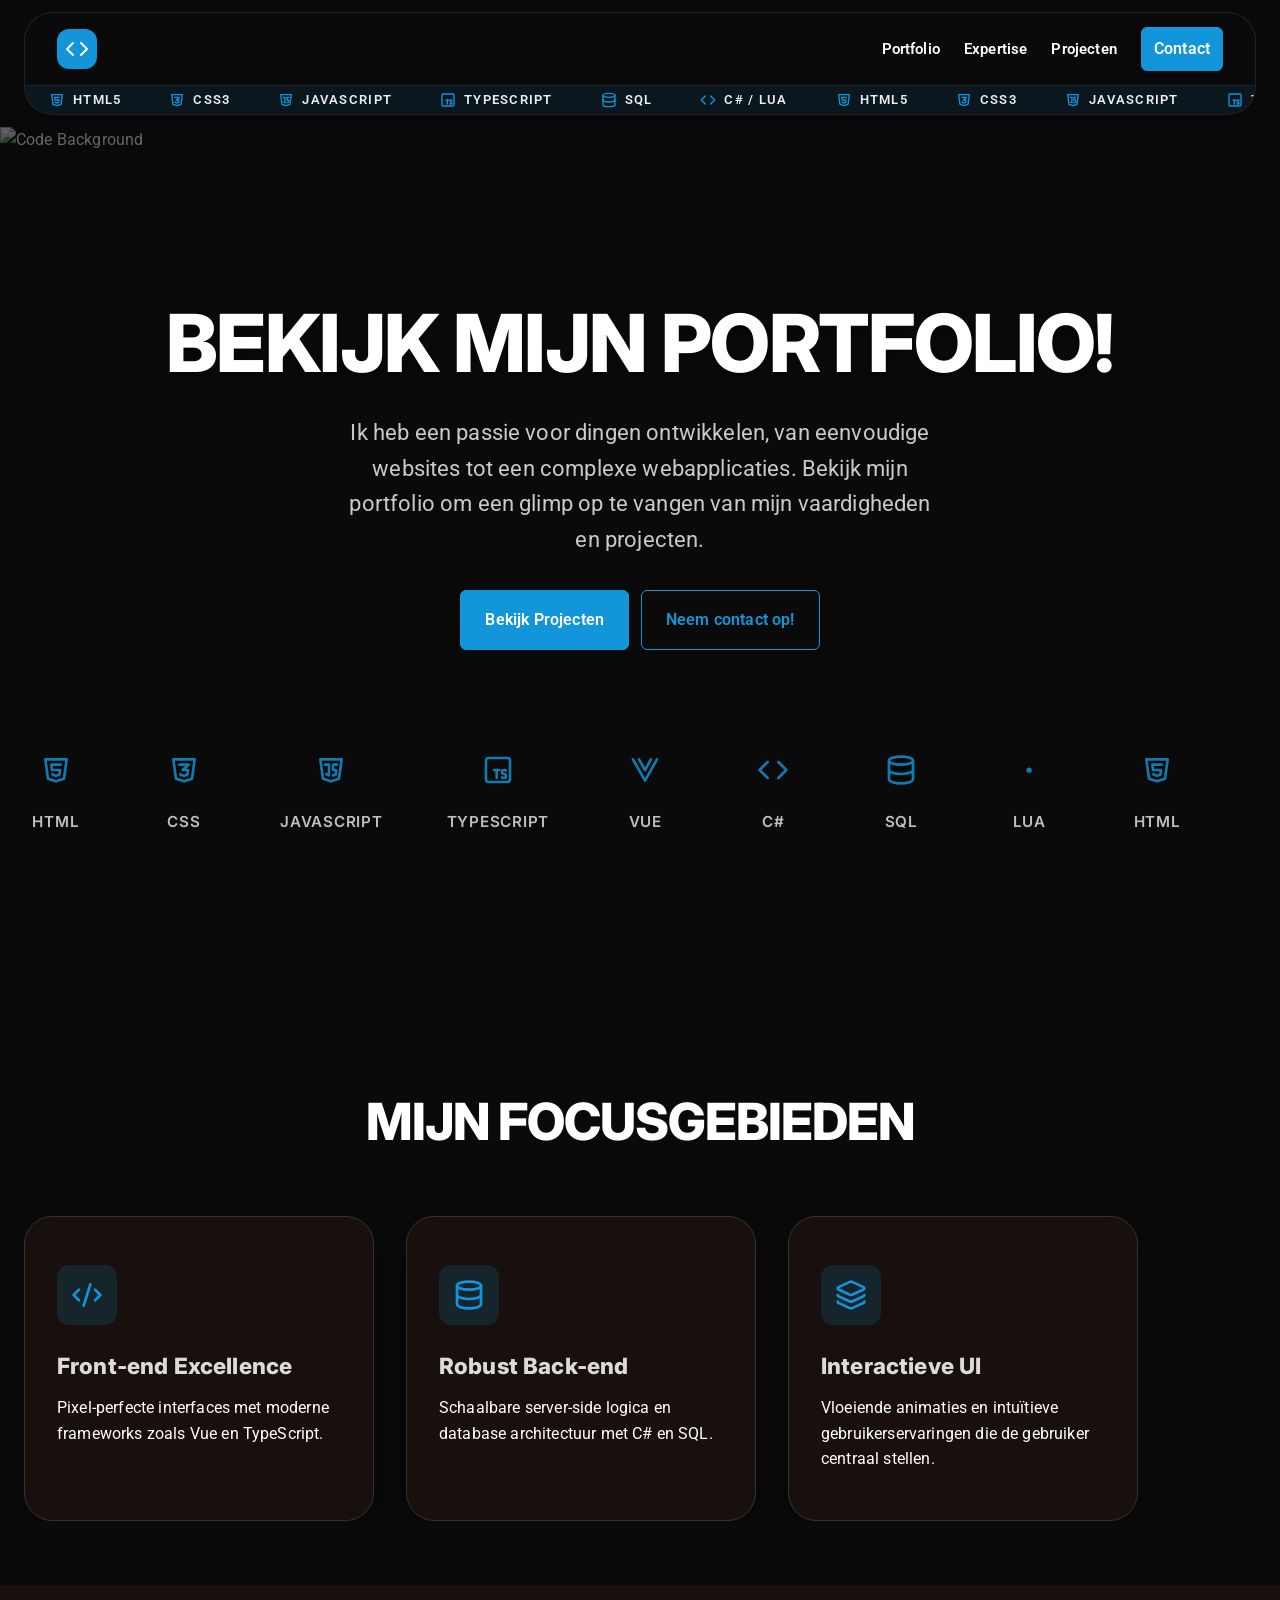
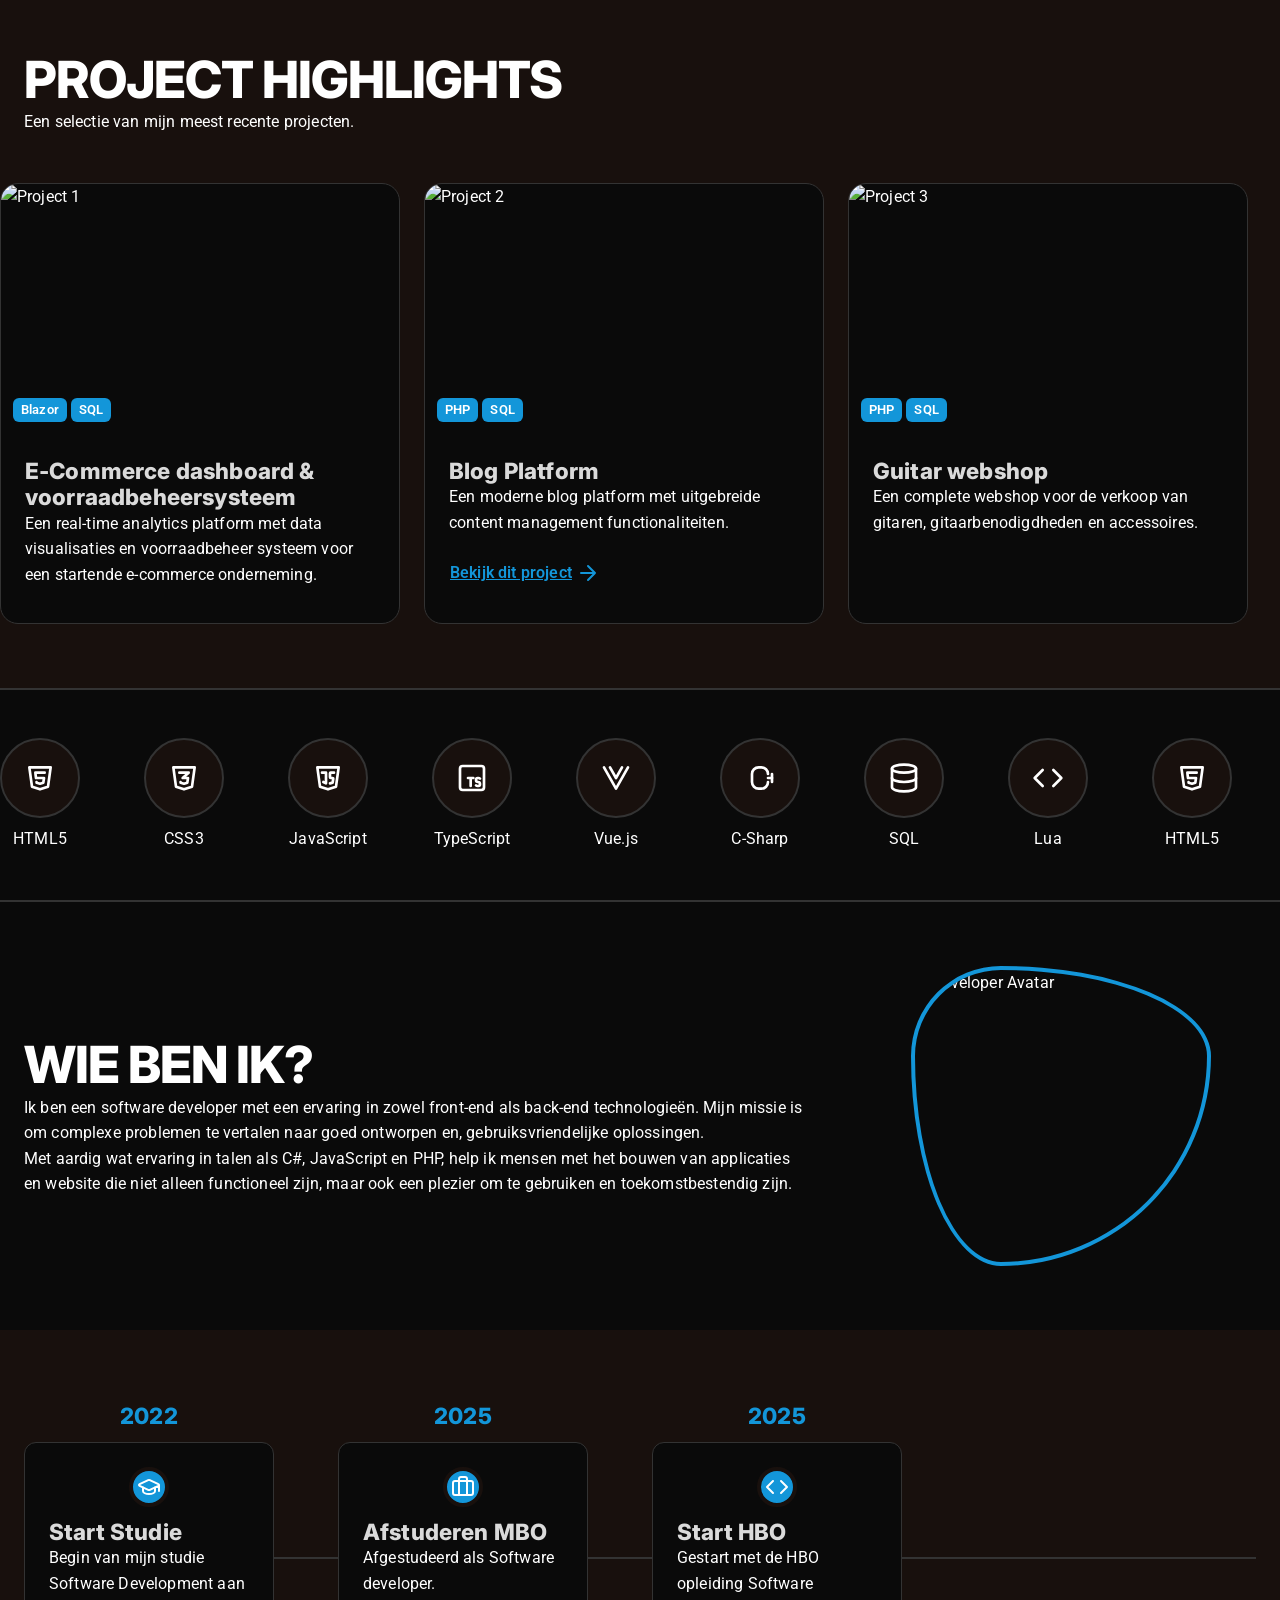
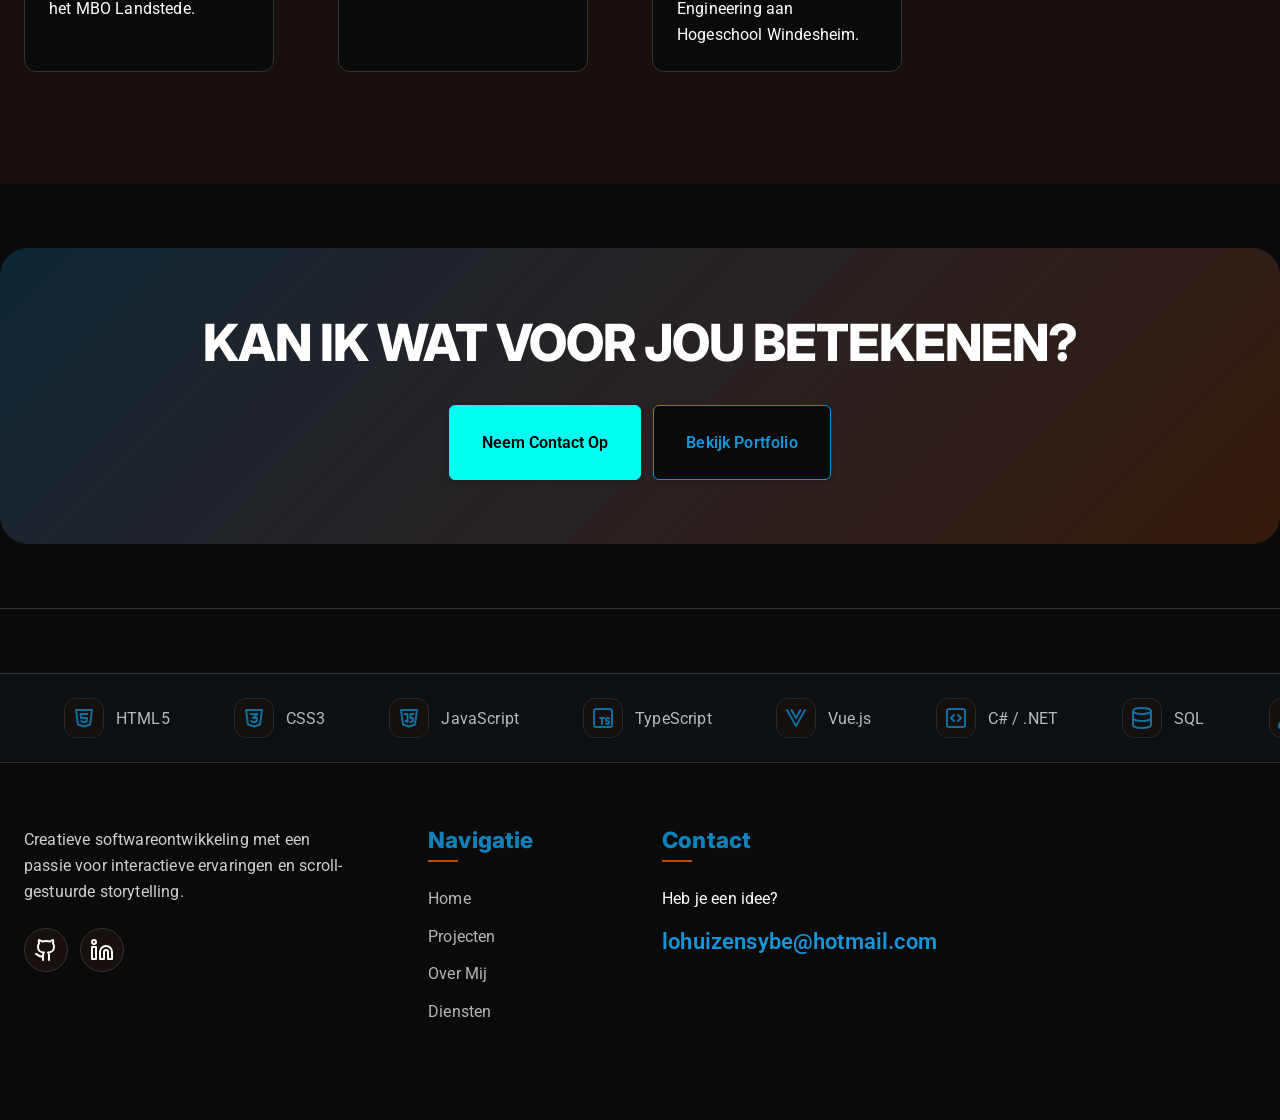
==== index.html @ 1f16c1a8 "first commit" ====
<!DOCTYPE html>
<html lang="en">
  <head>
    <title>Immaterial Dark Eland</title>
    <meta property="og:title" content="Immaterial Dark Eland" />
    <meta name="viewport" content="width=device-width, initial-scale=1.0" />
    <meta charset="utf-8" />
    <meta property="twitter:card" content="summary_large_image" />

    <style data-tag="reset-style-sheet">
      html {  line-height: 1.15;}body {  margin: 0;}* {  box-sizing: border-box;  border-width: 0;  border-style: solid;  -webkit-font-smoothing: antialiased;}p,li,ul,pre,div,h1,h2,h3,h4,h5,h6,figure,blockquote,figcaption {  margin: 0;  padding: 0;}button {  background-color: transparent;}button,input,optgroup,select,textarea {  font-family: inherit;  font-size: 100%;  line-height: 1.15;  margin: 0;}button,select {  text-transform: none;}button,[type="button"],[type="reset"],[type="submit"] {  -webkit-appearance: button;  color: inherit;}button::-moz-focus-inner,[type="button"]::-moz-focus-inner,[type="reset"]::-moz-focus-inner,[type="submit"]::-moz-focus-inner {  border-style: none;  padding: 0;}button:-moz-focus,[type="button"]:-moz-focus,[type="reset"]:-moz-focus,[type="submit"]:-moz-focus {  outline: 1px dotted ButtonText;}a {  color: inherit;  text-decoration: inherit;}pre {  white-space: normal;}input {  padding: 2px 4px;}img {  display: block;}details {  display: block;  margin: 0;  padding: 0;}summary::-webkit-details-marker {  display: none;}[data-thq="accordion"] [data-thq="accordion-content"] {  max-height: 0;  overflow: hidden;  transition: max-height 0.3s ease-in-out;  padding: 0;}[data-thq="accordion"] details[data-thq="accordion-trigger"][open] + [data-thq="accordion-content"] {  max-height: 1000vh;}details[data-thq="accordion-trigger"][open] summary [data-thq="accordion-icon"] {  transform: rotate(180deg);}html { scroll-behavior: smooth  }
    </style>
    <style data-tag="default-style-sheet">
      html {
        font-family: Roboto;
        font-size: 1rem;
      }

      body {
        font-weight: 400;
        font-style:normal;
        text-decoration: undefined;
        text-transform: undefined;
        letter-spacing: 0.01em;
        line-height: 1.6;
        color: var(--color-on-surface);
        background: var(--color-surface);

        fill: var(--color-on-surface);
      }
    </style>
    <link
      rel="stylesheet"
      href="https://unpkg.com/animate.css@4.1.1/animate.css"
    />
    <link
      rel="stylesheet"
      href="https://fonts.googleapis.com/css2?family=Inter:ital,wght@0,100;0,200;0,300;0,400;0,500;0,600;0,700;0,800;0,900;1,100;1,200;1,300;1,400;1,500;1,600;1,700;1,800;1,900&amp;display=swap"
      data-tag="font"
    />
    <link
      rel="stylesheet"
      href="https://fonts.googleapis.com/css2?family=STIX+Two+Text:ital,wght@0,400;0,500;0,600;0,700;1,400;1,500;1,600;1,700&amp;display=swap"
      data-tag="font"
    />
    <link
      rel="stylesheet"
      href="https://fonts.googleapis.com/css2?family=Noto+Sans:ital,wght@0,100;0,200;0,300;0,400;0,500;0,600;0,700;0,800;0,900;1,100;1,200;1,300;1,400;1,500;1,600;1,700;1,800;1,900&amp;display=swap"
      data-tag="font"
    />
    <link
      rel="stylesheet"
      href="https://fonts.googleapis.com/css2?family=Roboto:ital,wght@0,100;0,200;0,300;0,400;0,500;0,600;0,700;0,800;0,900;1,100;1,200;1,300;1,400;1,500;1,600;1,700;1,800;1,900&amp;display=swap"
      data-tag="font"
    />
  </head>
  <body>
    <link rel="stylesheet" href="./style.css" />
    <div>
      <link href="./index.css" rel="stylesheet" />

      <div class="home-container1">
        <navigation-wrapper class="navigation-wrapper">
          <!--Navigation component-->
          <div class="navigation-container1">
            <div class="navigation-container2">
              <div class="navigation-container3">
                <style>
                  @media (prefers-reduced-motion: reduce) {
                  .navigation-ticker-track {
                    animation: none;
                  }
                  .navigation-mobile-overlay {
                    transition: none;
                  }
                  }
                </style>
              </div>
            </div>
            <nav class="navigation-outer-wrapper">
              <div class="navigation-container">
                <div class="navigation-content-inner">
                  <a href="index.html">
                    <div class="navigation-logo-link">
                      <div class="navigation-logo-icon">
                        <svg
                          xmlns="http://www.w3.org/2000/svg"
                          width="24"
                          height="24"
                          viewBox="0 0 24 24"
                        >
                          <path
                            fill="none"
                            stroke="currentColor"
                            stroke-linecap="round"
                            stroke-linejoin="round"
                            stroke-width="2"
                            d="m16 18l6-6l-6-6M8 6l-6 6l6 6"
                          ></path>
                        </svg>
                      </div>
                    </div>
                  </a>
                  <div class="navigation-links-desktop">
                    <a href="index.html#portfolio">
                      <div class="navigation-nav-link">
                        <span>Portfolio</span>
                      </div>
                    </a>
                    <a href="index.html#expertise">
                      <div class="navigation-nav-link">
                        <span>Expertise</span>
                      </div>
                    </a>
                    <a href="index.html#projecten">
                      <div class="navigation-nav-link">
                        <span>Projecten</span>
                      </div>
                    </a>
                    <a href="index.html#contact">
                      <div class="btn btn-primary btn-sm">
                        <span>Contact</span>
                      </div>
                    </a>
                  </div>
                  <button
                    id="navToggle"
                    aria-label="Menu openen"
                    aria-expanded="false"
                    class="navigation-mobile-toggle"
                  >
                    <svg
                      xmlns="http://www.w3.org/2000/svg"
                      width="24"
                      height="24"
                      viewBox="0 0 24 24"
                    >
                      <path
                        fill="none"
                        stroke="currentColor"
                        stroke-linecap="round"
                        stroke-linejoin="round"
                        stroke-width="2"
                        d="M4 6h16M4 12h16M4 18h16"
                      ></path>
                    </svg>
                  </button>
                </div>
                <div class="navigation-ticker-belt">
                  <div class="navigation-ticker-track">
                    <div class="navigation-ticker-item">
                      <svg
                        xmlns="http://www.w3.org/2000/svg"
                        width="24"
                        height="24"
                        viewBox="0 0 24 24"
                      >
                        <g
                          fill="none"
                          stroke="currentColor"
                          stroke-linecap="round"
                          stroke-linejoin="round"
                          stroke-width="2"
                        >
                          <path d="m20 4l-2 14.5l-6 2l-6-2L4 4z"></path>
                          <path
                            d="M15.5 8h-7l.5 4h6l-.5 3.5l-2.5.75l-2.5-.75l-.1-.5"
                          ></path>
                        </g>
                      </svg>
                      <span>HTML5</span>
                    </div>
                    <div class="navigation-ticker-item">
                      <svg
                        xmlns="http://www.w3.org/2000/svg"
                        width="24"
                        height="24"
                        viewBox="0 0 24 24"
                      >
                        <g
                          fill="none"
                          stroke="currentColor"
                          stroke-linecap="round"
                          stroke-linejoin="round"
                          stroke-width="2"
                        >
                          <path d="m20 4l-2 14.5l-6 2l-6-2L4 4z"></path>
                          <path
                            d="M8.5 8h7L11 12h4l-.5 3.5l-2.5.75l-2.5-.75l-.1-.5"
                          ></path>
                        </g>
                      </svg>
                      <span>CSS3</span>
                    </div>
                    <div class="navigation-ticker-item">
                      <svg
                        xmlns="http://www.w3.org/2000/svg"
                        width="24"
                        height="24"
                        viewBox="0 0 24 24"
                      >
                        <g
                          fill="none"
                          stroke="currentColor"
                          stroke-linecap="round"
                          stroke-linejoin="round"
                          stroke-width="2"
                        >
                          <path d="m20 4l-2 14.5l-6 2l-6-2L4 4z"></path>
                          <path
                            d="M7.5 8h3v8l-2-1m8-7H14a.5.5 0 0 0-.5.5v3a.5.5 0 0 0 .5.5h1.423a.5.5 0 0 1 .495.57L15.5 15.5l-2 .5"
                          ></path>
                        </g>
                      </svg>
                      <span>JAVASCRIPT</span>
                    </div>
                    <div class="navigation-ticker-item">
                      <svg
                        xmlns="http://www.w3.org/2000/svg"
                        width="24"
                        height="24"
                        viewBox="0 0 24 24"
                      >
                        <g
                          fill="none"
                          stroke="currentColor"
                          stroke-linecap="round"
                          stroke-linejoin="round"
                          stroke-width="2"
                        >
                          <path
                            d="M15 17.5c.32.32.754.5 1.207.5h.543c.69 0 1.25-.56 1.25-1.25v-.25a1.5 1.5 0 0 0-1.5-1.5a1.5 1.5 0 0 1-1.5-1.5v-.25c0-.69.56-1.25 1.25-1.25h.543c.453 0 .887.18 1.207.5M9 12h4m-2 0v6"
                          ></path>
                          <path
                            d="M21 19V5a2 2 0 0 0-2-2H5a2 2 0 0 0-2 2v14a2 2 0 0 0 2 2h14a2 2 0 0 0 2-2"
                          ></path>
                        </g>
                      </svg>
                      <span>TYPESCRIPT</span>
                    </div>
                    <div class="navigation-ticker-item">
                      <svg
                        xmlns="http://www.w3.org/2000/svg"
                        width="24"
                        height="24"
                        viewBox="0 0 24 24"
                      >
                        <g
                          fill="none"
                          stroke="currentColor"
                          stroke-linecap="round"
                          stroke-linejoin="round"
                          stroke-width="2"
                        >
                          <ellipse cx="12" cy="5" rx="9" ry="3"></ellipse>
                          <path d="M3 5v14a9 3 0 0 0 18 0V5"></path>
                          <path d="M3 12a9 3 0 0 0 18 0"></path>
                        </g>
                      </svg>
                      <span>SQL</span>
                    </div>
                    <div class="navigation-ticker-item">
                      <svg
                        xmlns="http://www.w3.org/2000/svg"
                        width="24"
                        height="24"
                        viewBox="0 0 24 24"
                      >
                        <path
                          fill="none"
                          stroke="currentColor"
                          stroke-linecap="round"
                          stroke-linejoin="round"
                          stroke-width="2"
                          d="m16 18l6-6l-6-6M8 6l-6 6l6 6"
                        ></path>
                      </svg>
                      <span>C# / LUA</span>
                    </div>
                    <div aria-hidden="true" class="navigation-ticker-item">
                      <svg
                        xmlns="http://www.w3.org/2000/svg"
                        width="24"
                        height="24"
                        viewBox="0 0 24 24"
                      >
                        <g
                          fill="none"
                          stroke="currentColor"
                          stroke-linecap="round"
                          stroke-linejoin="round"
                          stroke-width="2"
                        >
                          <path d="m20 4l-2 14.5l-6 2l-6-2L4 4z"></path>
                          <path
                            d="M15.5 8h-7l.5 4h6l-.5 3.5l-2.5.75l-2.5-.75l-.1-.5"
                          ></path>
                        </g>
                      </svg>
                      <span>HTML5</span>
                    </div>
                    <div aria-hidden="true" class="navigation-ticker-item">
                      <svg
                        xmlns="http://www.w3.org/2000/svg"
                        width="24"
                        height="24"
                        viewBox="0 0 24 24"
                      >
                        <g
                          fill="none"
                          stroke="currentColor"
                          stroke-linecap="round"
                          stroke-linejoin="round"
                          stroke-width="2"
                        >
                          <path d="m20 4l-2 14.5l-6 2l-6-2L4 4z"></path>
                          <path
                            d="M8.5 8h7L11 12h4l-.5 3.5l-2.5.75l-2.5-.75l-.1-.5"
                          ></path>
                        </g>
                      </svg>
                      <span>CSS3</span>
                    </div>
                    <div aria-hidden="true" class="navigation-ticker-item">
                      <svg
                        xmlns="http://www.w3.org/2000/svg"
                        width="24"
                        height="24"
                        viewBox="0 0 24 24"
                      >
                        <g
                          fill="none"
                          stroke="currentColor"
                          stroke-linecap="round"
                          stroke-linejoin="round"
                          stroke-width="2"
                        >
                          <path d="m20 4l-2 14.5l-6 2l-6-2L4 4z"></path>
                          <path
                            d="M7.5 8h3v8l-2-1m8-7H14a.5.5 0 0 0-.5.5v3a.5.5 0 0 0 .5.5h1.423a.5.5 0 0 1 .495.57L15.5 15.5l-2 .5"
                          ></path>
                        </g>
                      </svg>
                      <span>JAVASCRIPT</span>
                    </div>
                    <div aria-hidden="true" class="navigation-ticker-item">
                      <svg
                        xmlns="http://www.w3.org/2000/svg"
                        width="24"
                        height="24"
                        viewBox="0 0 24 24"
                      >
                        <g
                          fill="none"
                          stroke="currentColor"
                          stroke-linecap="round"
                          stroke-linejoin="round"
                          stroke-width="2"
                        >
                          <path
                            d="M15 17.5c.32.32.754.5 1.207.5h.543c.69 0 1.25-.56 1.25-1.25v-.25a1.5 1.5 0 0 0-1.5-1.5a1.5 1.5 0 0 1-1.5-1.5v-.25c0-.69.56-1.25 1.25-1.25h.543c.453 0 .887.18 1.207.5M9 12h4m-2 0v6"
                          ></path>
                          <path
                            d="M21 19V5a2 2 0 0 0-2-2H5a2 2 0 0 0-2 2v14a2 2 0 0 0 2 2h14a2 2 0 0 0 2-2"
                          ></path>
                        </g>
                      </svg>
                      <span>TYPESCRIPT</span>
                    </div>
                  </div>
                </div>
              </div>
            </nav>
            <div id="mobileOverlay" class="navigation-mobile-overlay">
              <div class="navigation-mobile-header">
                <a href="index.html">
                  <div class="navigation-logo-link">
                    <div class="navigation-logo-icon">
                      <svg
                        xmlns="http://www.w3.org/2000/svg"
                        width="24"
                        height="24"
                        viewBox="0 0 24 24"
                      >
                        <path
                          fill="none"
                          stroke="currentColor"
                          stroke-linecap="round"
                          stroke-linejoin="round"
                          stroke-width="2"
                          d="m16 18l6-6l-6-6M8 6l-6 6l6 6"
                        ></path>
                      </svg>
                    </div>
                  </div>
                </a>
                <button
                  id="navClose"
                  aria-label="Menu sluiten"
                  class="navigation-mobile-close"
                >
                  <svg
                    xmlns="http://www.w3.org/2000/svg"
                    width="24"
                    height="24"
                    viewBox="0 0 24 24"
                  >
                    <g
                      fill="none"
                      stroke="currentColor"
                      stroke-linecap="round"
                      stroke-linejoin="round"
                      stroke-width="2"
                    >
                      <rect width="18" height="18" x="3" y="3" rx="2"></rect>
                      <path d="M3 9h18M9 16l3-3l3 3"></path>
                    </g>
                  </svg>
                </button>
              </div>
              <div class="navigation-mobile-body">
                <div class="navigation-mobile-links">
                  <a href="index.html">
                    <div class="navigation-mobile-link">
                      <span>Portfolio</span>
                    </div>
                  </a>
                  <a href="index.html">
                    <div class="navigation-mobile-link">
                      <span>Expertise</span>
                    </div>
                  </a>
                  <a href="index.html">
                    <div class="navigation-mobile-link">
                      <span>Projecten</span>
                    </div>
                  </a>
                  <a href="index.html">
                    <div class="btn btn-primary btn-lg">
                      <span>Contacteer Mij</span>
                    </div>
                  </a>
                </div>
                <div class="navigation-mobile-footer">
                  <p class="section-content">
                    Laten we samen iets geweldigs bouwen.
                  </p>
                </div>
              </div>
            </div>
            <div class="navigation-container4">
              <div class="navigation-container5">
                <style>
                          @keyframes navigationTickerScroll {0% {transform: translateX(0);}
                  100% {transform: translateX(-50%);}}
                </style>
              </div>
            </div>
            <div class="navigation-container6">
              <div class="navigation-container7">
                <script defer="" data-name="navigation-logic">
                  document.addEventListener('DOMContentLoaded', function() {
                    (function(){
                      const navToggle = document.getElementById("navToggle")
                      const navClose = document.getElementById("navClose")
                      const mobileOverlay = document.getElementById("mobileOverlay")
                      const navLinks = document.querySelectorAll(".navigation-mobile-link")

                      const openMenu = () => {
                        mobileOverlay.classList.add("is-active")
                        navToggle.setAttribute("aria-expanded", "true")
                        document.body.style.overflow = "hidden"
                      }

                      const closeMenu = () => {
                        mobileOverlay.classList.remove("is-active")
                        navToggle.setAttribute("aria-expanded", "false")
                        document.body.style.overflow = ""
                      }

                      navToggle.addEventListener("click", openMenu)
                      navClose.addEventListener("click", closeMenu)

                      navLinks.forEach((link) => {
                        link.addEventListener("click", closeMenu)
                      })

                      let lastScroll = 0
                      const navWrapper = document.querySelector(".navigation-outer-wrapper")

                      window.addEventListener("scroll", () => {
                        const currentScroll = window.pageYOffset

                        if (currentScroll <= 0) {
                          navWrapper.style.transform = "translateY(0)"
                          return
                        }

                        if (currentScroll > lastScroll && currentScroll > 100) {
                          navWrapper.style.transform = "translateY(-100%)"
                        } else {
                          navWrapper.style.transform = "translateY(0)"
                        }

                        lastScroll = currentScroll
                      })
                    })()
                  });
                </script>
              </div>
            </div>
          </div>
        </navigation-wrapper>
        <div class="home-container2">
          <div class="home-container3">
            <style>
              textarea.form-input {
                min-height: 150px;
                resize: vertical;
              }
            </style>
          </div>
        </div>
        <section class="hero-parallax-section">
          <div id="heroBg" class="hero-parallax-bg">
            <img
              src="https://images.pexels.com/photos/5473301/pexels-photo-5473301.jpeg?auto=compress&amp;cs=tinysrgb&amp;h=1800"
              alt="Code Background"
            />
          </div>
          <div class="hero-parallax-overlay"></div>
          <div class="hero-parallax-content">
            <div class="hero-text-wrapper">
              <h1 class="home-hero-title hero-title">
                Bekijk mijn portfolio!
              </h1>
              <p class="home-hero-subtitle hero-subtitle">
                Ik heb een passie voor dingen ontwikkelen, van eenvoudige websites tot een complexe webapplicaties. Bekijk mijn portfolio om een glimp op te vangen van mijn vaardigheden en projecten.
              </p>
              <div class="hero-actions">
                <a href="#projects">
                  <div class="btn btn-primary btn-lg">
                    <span>Bekijk Projecten</span>
                  </div>
                </a>
                <a href="#contact">
                  <div class="btn btn-lg btn-outline">
                    <span>Neem contact op!</span>
                  </div>
                </a>
              </div>
            </div>
            <div class="hero-logo-roulleur">
              <div class="logo-track">
                <div class="logo-item">
                  <div class="logo-circle">
                    <svg
                      xmlns="http://www.w3.org/2000/svg"
                      width="24"
                      height="24"
                      viewBox="0 0 24 24"
                    >
                      <g
                        fill="none"
                        stroke="currentColor"
                        stroke-linecap="round"
                        stroke-linejoin="round"
                        stroke-width="2"
                      >
                        <path d="m20 4l-2 14.5l-6 2l-6-2L4 4z"></path>
                        <path
                          d="M15.5 8h-7l.5 4h6l-.5 3.5l-2.5.75l-2.5-.75l-.1-.5"
                        ></path>
                      </g>
                    </svg>
                  </div>
                  <span class="logo-label">HTML</span>
                </div>
                <div class="logo-item">
                  <div class="logo-circle">
                    <svg
                      xmlns="http://www.w3.org/2000/svg"
                      width="24"
                      height="24"
                      viewBox="0 0 24 24"
                    >
                      <g
                        fill="none"
                        stroke="currentColor"
                        stroke-linecap="round"
                        stroke-linejoin="round"
                        stroke-width="2"
                      >
                        <path d="m20 4l-2 14.5l-6 2l-6-2L4 4z"></path>
                        <path
                          d="M8.5 8h7L11 12h4l-.5 3.5l-2.5.75l-2.5-.75l-.1-.5"
                        ></path>
                      </g>
                    </svg>
                  </div>
                  <span class="logo-label">CSS</span>
                </div>
                <div class="logo-item">
                  <div class="logo-circle">
                    <svg
                      xmlns="http://www.w3.org/2000/svg"
                      width="24"
                      height="24"
                      viewBox="0 0 24 24"
                    >
                      <g
                        fill="none"
                        stroke="currentColor"
                        stroke-linecap="round"
                        stroke-linejoin="round"
                        stroke-width="2"
                      >
                        <path d="m20 4l-2 14.5l-6 2l-6-2L4 4z"></path>
                        <path
                          d="M7.5 8h3v8l-2-1m8-7H14a.5.5 0 0 0-.5.5v3a.5.5 0 0 0 .5.5h1.423a.5.5 0 0 1 .495.57L15.5 15.5l-2 .5"
                        ></path>
                      </g>
                    </svg>
                  </div>
                  <span class="logo-label">JavaScript</span>
                </div>
                <div class="logo-item">
                  <div class="logo-circle">
                    <svg
                      xmlns="http://www.w3.org/2000/svg"
                      width="24"
                      height="24"
                      viewBox="0 0 24 24"
                    >
                      <g
                        fill="none"
                        stroke="currentColor"
                        stroke-linecap="round"
                        stroke-linejoin="round"
                        stroke-width="2"
                      >
                        <path
                          d="M15 17.5c.32.32.754.5 1.207.5h.543c.69 0 1.25-.56 1.25-1.25v-.25a1.5 1.5 0 0 0-1.5-1.5a1.5 1.5 0 0 1-1.5-1.5v-.25c0-.69.56-1.25 1.25-1.25h.543c.453 0 .887.18 1.207.5M9 12h4m-2 0v6"
                        ></path>
                        <path
                          d="M21 19V5a2 2 0 0 0-2-2H5a2 2 0 0 0-2 2v14a2 2 0 0 0 2 2h14a2 2 0 0 0 2-2"
                        ></path>
                      </g>
                    </svg>
                  </div>
                  <span class="logo-label">TypeScript</span>
                </div>
                <div class="logo-item">
                  <div class="logo-circle">
                    <svg
                      xmlns="http://www.w3.org/2000/svg"
                      width="24"
                      height="24"
                      viewBox="0 0 24 24"
                    >
                      <g
                        fill="none"
                        stroke="currentColor"
                        stroke-linecap="round"
                        stroke-linejoin="round"
                        stroke-width="2"
                      >
                        <path d="M16.5 4L12 12L7.5 4"></path>
                        <path d="m3 4l9 16l9-16"></path>
                      </g>
                    </svg>
                  </div>
                  <span class="logo-label">Vue</span>
                </div>
                <div class="logo-item">
                  <div class="logo-circle">
                    <svg
                      xmlns="http://www.w3.org/2000/svg"
                      width="24"
                      height="24"
                      viewBox="0 0 24 24"
                    >
                      <path
                        fill="none"
                        stroke="currentColor"
                        stroke-linecap="round"
                        stroke-linejoin="round"
                        stroke-width="2"
                        d="m16 18l6-6l-6-6M8 6l-6 6l6 6"
                      ></path>
                    </svg>
                  </div>
                  <span class="logo-label">C#</span>
                </div>
                <div class="logo-item">
                  <div class="logo-circle">
                    <svg
                      xmlns="http://www.w3.org/2000/svg"
                      width="24"
                      height="24"
                      viewBox="0 0 24 24"
                    >
                      <g
                        fill="none"
                        stroke="currentColor"
                        stroke-linecap="round"
                        stroke-linejoin="round"
                        stroke-width="2"
                      >
                        <ellipse cx="12" cy="5" rx="9" ry="3"></ellipse>
                        <path d="M3 5v14a9 3 0 0 0 18 0V5"></path>
                        <path d="M3 12a9 3 0 0 0 18 0"></path>
                      </g>
                    </svg>
                  </div>
                  <span class="logo-label">SQL</span>
                </div>
                <div class="logo-item">
                  <div class="logo-circle">
                    <svg
                      xmlns="http://www.w3.org/2000/svg"
                      width="24"
                      height="24"
                      viewBox="0 0 24 24"
                    >
                      <circle
                        cx="12.1"
                        cy="12.1"
                        r="1"
                        fill="none"
                        stroke="currentColor"
                        stroke-linecap="round"
                        stroke-linejoin="round"
                        stroke-width="2"
                      ></circle>
                    </svg>
                  </div>
                  <span class="logo-label">Lua</span>
                </div>
                <div class="logo-item">
                  <div class="logo-circle">
                    <svg
                      xmlns="http://www.w3.org/2000/svg"
                      width="24"
                      height="24"
                      viewBox="0 0 24 24"
                    >
                      <g
                        fill="none"
                        stroke="currentColor"
                        stroke-linecap="round"
                        stroke-linejoin="round"
                        stroke-width="2"
                      >
                        <path d="m20 4l-2 14.5l-6 2l-6-2L4 4z"></path>
                        <path
                          d="M15.5 8h-7l.5 4h6l-.5 3.5l-2.5.75l-2.5-.75l-.1-.5"
                        ></path>
                      </g>
                    </svg>
                  </div>
                  <span class="logo-label">HTML</span>
                </div>
                <div class="logo-item">
                  <div class="logo-circle">
                    <svg
                      xmlns="http://www.w3.org/2000/svg"
                      width="24"
                      height="24"
                      viewBox="0 0 24 24"
                    >
                      <g
                        fill="none"
                        stroke="currentColor"
                        stroke-linecap="round"
                        stroke-linejoin="round"
                        stroke-width="2"
                      >
                        <path d="m20 4l-2 14.5l-6 2l-6-2L4 4z"></path>
                        <path
                          d="M8.5 8h7L11 12h4l-.5 3.5l-2.5.75l-2.5-.75l-.1-.5"
                        ></path>
                      </g>
                    </svg>
                  </div>
                  <span class="logo-label">CSS</span>
                </div>
                <div class="logo-item">
                  <div class="logo-circle">
                    <svg
                      xmlns="http://www.w3.org/2000/svg"
                      width="24"
                      height="24"
                      viewBox="0 0 24 24"
                    >
                      <g
                        fill="none"
                        stroke="currentColor"
                        stroke-linecap="round"
                        stroke-linejoin="round"
                        stroke-width="2"
                      >
                        <path d="m20 4l-2 14.5l-6 2l-6-2L4 4z"></path>
                        <path
                          d="M7.5 8h3v8l-2-1m8-7H14a.5.5 0 0 0-.5.5v3a.5.5 0 0 0 .5.5h1.423a.5.5 0 0 1 .495.57L15.5 15.5l-2 .5"
                        ></path>
                      </g>
                    </svg>
                  </div>
                  <span class="logo-label">JavaScript</span>
                </div>
                <div class="logo-item">
                  <div class="logo-circle">
                    <svg
                      xmlns="http://www.w3.org/2000/svg"
                      width="24"
                      height="24"
                      viewBox="0 0 24 24"
                    >
                      <g
                        fill="none"
                        stroke="currentColor"
                        stroke-linecap="round"
                        stroke-linejoin="round"
                        stroke-width="2"
                      >
                        <path
                          d="M15 17.5c.32.32.754.5 1.207.5h.543c.69 0 1.25-.56 1.25-1.25v-.25a1.5 1.5 0 0 0-1.5-1.5a1.5 1.5 0 0 1-1.5-1.5v-.25c0-.69.56-1.25 1.25-1.25h.543c.453 0 .887.18 1.207.5M9 12h4m-2 0v6"
                        ></path>
                        <path
                          d="M21 19V5a2 2 0 0 0-2-2H5a2 2 0 0 0-2 2v14a2 2 0 0 0 2 2h14a2 2 0 0 0 2-2"
                        ></path>
                      </g>
                    </svg>
                  </div>
                  <span class="logo-label">TypeScript</span>
                </div>
                <div class="logo-item">
                  <div class="logo-circle">
                    <svg
                      xmlns="http://www.w3.org/2000/svg"
                      width="24"
                      height="24"
                      viewBox="0 0 24 24"
                    >
                      <g
                        fill="none"
                        stroke="currentColor"
                        stroke-linecap="round"
                        stroke-linejoin="round"
                        stroke-width="2"
                      >
                        <path d="M16.5 4L12 12L7.5 4"></path>
                        <path d="m3 4l9 16l9-16"></path>
                      </g>
                    </svg>
                  </div>
                  <span class="logo-label">Vue</span>
                </div>
                <div class="logo-item">
                  <div class="logo-circle">
                    <svg
                      xmlns="http://www.w3.org/2000/svg"
                      width="24"
                      height="24"
                      viewBox="0 0 24 24"
                    >
                      <path
                        fill="none"
                        stroke="currentColor"
                        stroke-linecap="round"
                        stroke-linejoin="round"
                        stroke-width="2"
                        d="m16 18l6-6l-6-6M8 6l-6 6l6 6"
                      ></path>
                    </svg>
                  </div>
                  <span class="logo-label">C#</span>
                </div>
                <div class="logo-item">
                  <div class="logo-circle">
                    <svg
                      xmlns="http://www.w3.org/2000/svg"
                      width="24"
                      height="24"
                      viewBox="0 0 24 24"
                    >
                      <g
                        fill="none"
                        stroke="currentColor"
                        stroke-linecap="round"
                        stroke-linejoin="round"
                        stroke-width="2"
                      >
                        <ellipse cx="12" cy="5" rx="9" ry="3"></ellipse>
                        <path d="M3 5v14a9 3 0 0 0 18 0V5"></path>
                        <path d="M3 12a9 3 0 0 0 18 0"></path>
                      </g>
                    </svg>
                  </div>
                  <span class="logo-label">SQL</span>
                </div>
                <div class="logo-item">
                  <div class="logo-circle">
                    <svg
                      xmlns="http://www.w3.org/2000/svg"
                      width="24"
                      height="24"
                      viewBox="0 0 24 24"
                    >
                      <circle
                        cx="12.1"
                        cy="12.1"
                        r="1"
                        fill="none"
                        stroke="currentColor"
                        stroke-linecap="round"
                        stroke-linejoin="round"
                        stroke-width="2"
                      ></circle>
                    </svg>
                  </div>
                  <span class="logo-label">Lua</span>
                </div>
              </div>
            </div>
          </div>
        </section>
        <section class="features-parallax-section">
          <div class="section-header-centered">
            <h2 class="section-title">Mijn Focusgebieden</h2>
          </div>
          <div id="featuresParallax" class="features-parallax-container">
            <div class="feature-parallax-card">
              <div class="feature-icon-box">
                <svg
                  xmlns="http://www.w3.org/2000/svg"
                  width="24"
                  height="24"
                  viewBox="0 0 24 24"
                >
                  <path
                    fill="none"
                    stroke="currentColor"
                    stroke-linecap="round"
                    stroke-linejoin="round"
                    stroke-width="2"
                    d="m18 16l4-4l-4-4M6 8l-4 4l4 4m8.5-12l-5 16"
                  ></path>
                </svg>
              </div>
              <h3 class="section-subtitle">Front-end Excellence</h3>
              <p class="section-content">
                Pixel-perfecte interfaces met moderne frameworks zoals Vue en
                TypeScript.
              </p>
            </div>
            <div class="feature-parallax-card">
              <div class="feature-icon-box">
                <svg
                  xmlns="http://www.w3.org/2000/svg"
                  width="24"
                  height="24"
                  viewBox="0 0 24 24"
                >
                  <g
                    fill="none"
                    stroke="currentColor"
                    stroke-linecap="round"
                    stroke-linejoin="round"
                    stroke-width="2"
                  >
                    <ellipse cx="12" cy="5" rx="9" ry="3"></ellipse>
                    <path d="M3 5v14a9 3 0 0 0 18 0V5"></path>
                    <path d="M3 12a9 3 0 0 0 18 0"></path>
                  </g>
                </svg>
              </div>
              <h3 class="section-subtitle">Robust Back-end</h3>
              <p class="section-content">
                Schaalbare server-side logica en database architectuur met C# en
                SQL.
              </p>
            </div>
            <div class="feature-parallax-card">
              <div class="feature-icon-box">
                <svg
                  xmlns="http://www.w3.org/2000/svg"
                  width="24"
                  height="24"
                  viewBox="0 0 24 24"
                >
                  <g
                    fill="none"
                    stroke="currentColor"
                    stroke-linecap="round"
                    stroke-linejoin="round"
                    stroke-width="2"
                  >
                    <path
                      d="M12.83 2.18a2 2 0 0 0-1.66 0L2.6 6.08a1 1 0 0 0 0 1.83l8.58 3.91a2 2 0 0 0 1.66 0l8.58-3.9a1 1 0 0 0 0-1.83z"
                    ></path>
                    <path
                      d="M2 12a1 1 0 0 0 .58.91l8.6 3.91a2 2 0 0 0 1.65 0l8.58-3.9A1 1 0 0 0 22 12"
                    ></path>
                    <path
                      d="M2 17a1 1 0 0 0 .58.91l8.6 3.91a2 2 0 0 0 1.65 0l8.58-3.9A1 1 0 0 0 22 17"
                    ></path>
                  </g>
                </svg>
              </div>
              <h3 class="section-subtitle">Interactieve UI</h3>
              <p class="section-content">
                Vloeiende animaties en intuïtieve gebruikerservaringen die de
                gebruiker centraal stellen.
              </p>
            </div>
          </div>
        </section>
        <section id="projects" class="showcase-carousel-section">
          <div class="section-header-wrapper">
            <h2 class="section-title">Project Highlights</h2>
            <p class="section-content">
              Een selectie van mijn meest recente projecten.
            </p>
          </div>
          <div class="showcase-carousel-track">
            <div class="showcase-card">
              <div class="showcase-image">
                <img
                  src="https://images.pexels.com/photos/6424590/pexels-photo-6424590.jpeg?auto=compress&amp;cs=tinysrgb&amp;w=1500"
                  alt="Project 1"
                />
                <div class="showcase-badge-row">
                  <span class="tech-badge">Blazor</span>
                  <span class="tech-badge">SQL</span>
                </div>
              </div>
              <div class="showcase-body">
                <h3 class="section-subtitle">E-Commerce dashboard & voorraadbeheersysteem</h3>
                <p class="section-content">
                  Een real-time analytics platform met data visualisaties en voorraadbeheer systeem voor een startende e-commerce onderneming.
                </p>
              </div>
            </div>
            <div class="showcase-card">
              <div class="showcase-image">
                <img
                  src="https://images.pexels.com/photos/6190327/pexels-photo-6190327.jpeg?auto=compress&amp;cs=tinysrgb&amp;w=1500"
                  alt="Project 2"
                />
                <div class="showcase-badge-row">
                  <span class="tech-badge">PHP</span>
                  <span class="tech-badge">SQL</span>
                </div>
              </div>
              <div class="showcase-body">
                <h3 class="section-subtitle">Blog Platform</h3>
                <p class="section-content">
                  Een moderne blog platform met uitgebreide content management functionaliteiten.
                </p>
                <a href="https://ai-friction.saldev.nl/" target="_blank">
                  <div class="btn btn-link">
                    <span>Bekijk dit project</span>
                    <svg
                      xmlns="http://www.w3.org/2000/svg"
                      width="24"
                      height="24"
                      viewBox="0 0 24 24"
                    >
                      <path
                        fill="none"
                        stroke="currentColor"
                        stroke-linecap="round"
                        stroke-linejoin="round"
                        stroke-width="2"
                        d="M5 12h14m-7-7l7 7l-7 7"
                      ></path>
                    </svg>
                  </div>
                </a>
              </div>
            </div>
            <div class="showcase-card">
              <div class="showcase-image">
                <img
                  src="https://images.pexels.com/photos/36571389/pexels-photo-36571389.jpeg?auto=compress&amp;cs=tinysrgb&amp;w=1500"
                  alt="Project 3"
                />
                <div class="showcase-badge-row">
                  <span class="tech-badge">PHP</span>
                  <span class="tech-badge">SQL</span>
                </div>
              </div>
              <div class="showcase-body">
                <h3 class="section-subtitle">Guitar webshop</h3>
                <p class="section-content">
                  Een complete webshop voor de verkoop van gitaren, gitaarbenodigdheden en accessoires.
                </p>
              </div>
            </div>
            <div class="showcase-card">
              <div class="showcase-image">
                <img
                  src="https://images.pexels.com/photos/5473301/pexels-photo-5473301.jpeg?auto=compress&amp;cs=tinysrgb&amp;h=1800"
                  alt="Project 4"
                />
                <div class="showcase-badge-row">
                  <span class="tech-badge">C#</span>
                </div>
              </div>
              <div class="showcase-body">
                <h3 class="section-subtitle">Simple screenshot software</h3>
                <p class="section-content">
                  Een eenvoudige screenshot software met basis edit functies zoals bijsnijden, tekenen en snelkoppelingen voor eenvoudig gebruik.
                </p>
              </div>
            </div>
          </div>
        </section>
        <section class="tech-gallery-section">
          <div class="tech-scroller-container">
            <div class="tech-marquee">
              <div data-info="De basis van het web." class="tech-item">
                <div class="tech-icon-circle">
                  <svg
                    xmlns="http://www.w3.org/2000/svg"
                    width="32"
                    height="32"
                    viewBox="0 0 24 24"
                  >
                    <g
                      fill="none"
                      stroke="currentColor"
                      stroke-linecap="round"
                      stroke-linejoin="round"
                      stroke-width="2"
                    >
                      <path d="m20 4l-2 14.5l-6 2l-6-2L4 4z"></path>
                      <path
                        d="M15.5 8h-7l.5 4h6l-.5 3.5l-2.5.75l-2.5-.75l-.1-.5"
                      ></path>
                    </g>
                  </svg>
                </div>
                <span class="tech-label">HTML5</span>
              </div>
              <div data-info="Stijlvolle vormgeving." class="tech-item">
                <div class="tech-icon-circle">
                  <svg
                    xmlns="http://www.w3.org/2000/svg"
                    width="32"
                    height="32"
                    viewBox="0 0 24 24"
                  >
                    <g
                      fill="none"
                      stroke="currentColor"
                      stroke-linecap="round"
                      stroke-linejoin="round"
                      stroke-width="2"
                    >
                      <path d="m20 4l-2 14.5l-6 2l-6-2L4 4z"></path>
                      <path
                        d="M8.5 8h7L11 12h4l-.5 3.5l-2.5.75l-2.5-.75l-.1-.5"
                      ></path>
                    </g>
                  </svg>
                </div>
                <span class="tech-label">CSS3</span>
              </div>
              <div data-info="Interactieve logica." class="tech-item">
                <div class="tech-icon-circle">
                  <svg
                    xmlns="http://www.w3.org/2000/svg"
                    width="32"
                    height="32"
                    viewBox="0 0 24 24"
                  >
                    <g
                      fill="none"
                      stroke="currentColor"
                      stroke-linecap="round"
                      stroke-linejoin="round"
                      stroke-width="2"
                    >
                      <path d="m20 4l-2 14.5l-6 2l-6-2L4 4z"></path>
                      <path
                        d="M7.5 8h3v8l-2-1m8-7H14a.5.5 0 0 0-.5.5v3a.5.5 0 0 0 .5.5h1.423a.5.5 0 0 1 .495.57L15.5 15.5l-2 .5"
                      ></path>
                    </g>
                  </svg>
                </div>
                <span class="tech-label">JavaScript</span>
              </div>
              <div data-info="Type-safe development." class="tech-item">
                <div class="tech-icon-circle">
                  <svg
                    xmlns="http://www.w3.org/2000/svg"
                    width="32"
                    height="32"
                    viewBox="0 0 24 24"
                  >
                    <g
                      fill="none"
                      stroke="currentColor"
                      stroke-linecap="round"
                      stroke-linejoin="round"
                      stroke-width="2"
                    >
                      <path
                        d="M15 17.5c.32.32.754.5 1.207.5h.543c.69 0 1.25-.56 1.25-1.25v-.25a1.5 1.5 0 0 0-1.5-1.5a1.5 1.5 0 0 1-1.5-1.5v-.25c0-.69.56-1.25 1.25-1.25h.543c.453 0 .887.18 1.207.5M9 12h4m-2 0v6"
                      ></path>
                      <path
                        d="M21 19V5a2 2 0 0 0-2-2H5a2 2 0 0 0-2 2v14a2 2 0 0 0 2 2h14a2 2 0 0 0 2-2"
                      ></path>
                    </g>
                  </svg>
                </div>
                <span class="tech-label">TypeScript</span>
              </div>
              <div data-info="Modern UI framework." class="tech-item">
                <div class="tech-icon-circle">
                  <svg
                    xmlns="http://www.w3.org/2000/svg"
                    width="32"
                    height="32"
                    viewBox="0 0 24 24"
                  >
                    <g
                      fill="none"
                      stroke="currentColor"
                      stroke-linecap="round"
                      stroke-linejoin="round"
                      stroke-width="2"
                    >
                      <path d="M16.5 4L12 12L7.5 4"></path>
                      <path d="m3 4l9 16l9-16"></path>
                    </g>
                  </svg>
                </div>
                <span class="tech-label">Vue.js</span>
              </div>
              <div data-info="Krachtige back-end." class="tech-item">
                <div class="tech-icon-circle">
                  <svg
                    xmlns="http://www.w3.org/2000/svg"
                    width="32"
                    height="32"
                    viewBox="0 0 24 24"
                  >
                    <g
                      fill="none"
                      stroke="currentColor"
                      stroke-linecap="round"
                      stroke-linejoin="round"
                      stroke-width="2"
                    >
                      <path
                        d="M18 9a5 5 0 0 0-5-5h-2a5 5 0 0 0-5 5v6a5 5 0 0 0 5 5h2a5 5 0 0 0 5-5"
                      ></path>
                      <path d="M21 12h-3"></path>
                      <path d="M21 9v6"></path>
                    </g>
                  </svg>
                </div>
                <span class="tech-label">C-Sharp</span>
              </div>
              <div data-info="Data management." class="tech-item">
                <div class="tech-icon-circle">
                  <svg
                    xmlns="http://www.w3.org/2000/svg"
                    width="32"
                    height="32"
                    viewBox="0 0 24 24"
                  >
                    <g
                      fill="none"
                      stroke="currentColor"
                      stroke-linecap="round"
                      stroke-linejoin="round"
                      stroke-width="2"
                    >
                      <ellipse cx="12" cy="5" rx="9" ry="3"></ellipse>
                      <path d="M3 5v14a9 3 0 0 0 18 0V5"></path>
                      <path d="M3 12a9 3 0 0 0 18 0"></path>
                    </g>
                  </svg>
                </div>
                <span class="tech-label">SQL</span>
              </div>
              <div data-info="Lichtgewicht scripting." class="tech-item">
                <div class="tech-icon-circle">
                  <svg
                    xmlns="http://www.w3.org/2000/svg"
                    width="32"
                    height="32"
                    viewBox="0 0 24 24"
                  >
                    <g
                      fill="none"
                      stroke="currentColor"
                      stroke-linecap="round"
                      stroke-linejoin="round"
                      stroke-width="2"
                    >
                      <path d="m16 18l6-6l-6-6M8 6l-6 6l6 6"></path>
                    </g>
                  </svg>
                </div>
                <span class="tech-label">Lua</span>
              </div>
              <div data-info="De basis van het web." class="tech-item">
                <div class="tech-icon-circle">
                  <svg
                    xmlns="http://www.w3.org/2000/svg"
                    width="32"
                    height="32"
                    viewBox="0 0 24 24"
                  >
                    <g
                      fill="none"
                      stroke="currentColor"
                      stroke-linecap="round"
                      stroke-linejoin="round"
                      stroke-width="2"
                    >
                      <path d="m20 4l-2 14.5l-6 2l-6-2L4 4z"></path>
                      <path
                        d="M15.5 8h-7l.5 4h6l-.5 3.5l-2.5.75l-2.5-.75l-.1-.5"
                      ></path>
                    </g>
                  </svg>
                </div>
                <span class="tech-label">HTML5</span>
              </div>
              <div data-info="Stijlvolle vormgeving." class="tech-item">
                <div class="tech-icon-circle">
                  <svg
                    xmlns="http://www.w3.org/2000/svg"
                    width="32"
                    height="32"
                    viewBox="0 0 24 24"
                  >
                    <g
                      fill="none"
                      stroke="currentColor"
                      stroke-linecap="round"
                      stroke-linejoin="round"
                      stroke-width="2"
                    >
                      <path d="m20 4l-2 14.5l-6 2l-6-2L4 4z"></path>
                      <path
                        d="M8.5 8h7L11 12h4l-.5 3.5l-2.5.75l-2.5-.75l-.1-.5"
                      ></path>
                    </g>
                  </svg>
                </div>
                <span class="tech-label">CSS3</span>
              </div>
              <div data-info="Interactieve logica." class="tech-item">
                <div class="tech-icon-circle">
                  <svg
                    xmlns="http://www.w3.org/2000/svg"
                    width="32"
                    height="32"
                    viewBox="0 0 24 24"
                  >
                    <g
                      fill="none"
                      stroke="currentColor"
                      stroke-linecap="round"
                      stroke-linejoin="round"
                      stroke-width="2"
                    >
                      <path d="m20 4l-2 14.5l-6 2l-6-2L4 4z"></path>
                      <path
                        d="M7.5 8h3v8l-2-1m8-7H14a.5.5 0 0 0-.5.5v3a.5.5 0 0 0 .5.5h1.423a.5.5 0 0 1 .495.57L15.5 15.5l-2 .5"
                      ></path>
                    </g>
                  </svg>
                </div>
                <span class="tech-label">JavaScript</span>
              </div>
              <div data-info="Type-safe development." class="tech-item">
                <div class="tech-icon-circle">
                  <svg
                    xmlns="http://www.w3.org/2000/svg"
                    width="32"
                    height="32"
                    viewBox="0 0 24 24"
                  >
                    <g
                      fill="none"
                      stroke="currentColor"
                      stroke-linecap="round"
                      stroke-linejoin="round"
                      stroke-width="2"
                    >
                      <path
                        d="M15 17.5c.32.32.754.5 1.207.5h.543c.69 0 1.25-.56 1.25-1.25v-.25a1.5 1.5 0 0 0-1.5-1.5a1.5 1.5 0 0 1-1.5-1.5v-.25c0-.69.56-1.25 1.25-1.25h.543c.453 0 .887.18 1.207.5M9 12h4m-2 0v6"
                      ></path>
                      <path
                        d="M21 19V5a2 2 0 0 0-2-2H5a2 2 0 0 0-2 2v14a2 2 0 0 0 2 2h14a2 2 0 0 0 2-2"
                      ></path>
                    </g>
                  </svg>
                </div>
                <span class="tech-label">TypeScript</span>
              </div>
            </div>
          </div>
        </section>
        <section class="about-split-section">
          <div class="about-container">
            <div class="about-grid">
              <div class="about-main-content">
                <h2 class="section-title">Wie ben ik?</h2>
                <p class="section-content">
                  Ik ben een software developer met een
                  ervaring in zowel front-end als back-end technologieën. Mijn
                  missie is om complexe problemen te vertalen naar goed ontworpen en,
                  gebruiksvriendelijke oplossingen.
                </p>
                <p class="section-content">
                  Met aardig wat ervaring in talen als C#, JavaScript en
                  PHP, help ik mensen met het bouwen van applicaties en website die niet alleen functioneel zijn, maar ook een plezier om te gebruiken en toekomstbestendig zijn.
                </p>
              </div>
              <div class="about-side-visual">
                <div class="avatar-frame">
                  <img
                    src="https://images.pexels.com/photos/4218883/pexels-photo-4218883.jpeg?auto=compress&amp;cs=tinysrgb&amp;w=300"
                    alt="Developer Avatar"
                  />
                </div>
              </div>
            </div>
          </div>
        </section>
        <section class="timeline-horizontal-section">
          <div class="timeline-outer-wrapper">
            <div id="timelineTrack" class="timeline-track">
              <div class="timeline-node">
                <div class="node-year"><span>2022</span></div>
                <div class="node-icon">
                  <svg
                    xmlns="http://www.w3.org/2000/svg"
                    width="24"
                    height="24"
                    viewBox="0 0 24 24"
                  >
                    <g
                      fill="none"
                      stroke="currentColor"
                      stroke-linecap="round"
                      stroke-linejoin="round"
                      stroke-width="2"
                    >
                      <path
                        d="M21.42 10.922a1 1 0 0 0-.019-1.838L12.83 5.18a2 2 0 0 0-1.66 0L2.6 9.08a1 1 0 0 0 0 1.832l8.57 3.908a2 2 0 0 0 1.66 0zM22 10v6"
                      ></path>
                      <path d="M6 12.5V16a6 3 0 0 0 12 0v-3.5"></path>
                    </g>
                  </svg>
                </div>
                <h4 class="section-subtitle">Start Studie</h4>
                <p class="section-content">
                  Begin van mijn studie Software Development aan het MBO Landstede.
                </p>
              </div>
              <div class="timeline-node">
                <div class="node-year"><span>2025</span></div>
                <div class="node-icon">
                  <svg
                    xmlns="http://www.w3.org/2000/svg"
                    width="24"
                    height="24"
                    viewBox="0 0 24 24"
                  >
                    <g
                      fill="none"
                      stroke="currentColor"
                      stroke-linecap="round"
                      stroke-linejoin="round"
                      stroke-width="2"
                    >
                      <path
                        d="M16 20V4a2 2 0 0 0-2-2h-4a2 2 0 0 0-2 2v16"
                      ></path>
                      <rect width="20" height="14" x="2" y="6" rx="2"></rect>
                    </g>
                  </svg>
                </div>
                <h4 class="section-subtitle">Afstuderen MBO</h4>
                <p class="section-content">
                  Afgestudeerd als Software developer.
                </p>
              </div>
              <div class="timeline-node">
                <div class="node-year"><span>2025</span></div>
                <div class="node-icon">
                  <svg
                    xmlns="http://www.w3.org/2000/svg"
                    width="24"
                    height="24"
                    viewBox="0 0 24 24"
                  >
                    <path
                      fill="none"
                      stroke="currentColor"
                      stroke-linecap="round"
                      stroke-linejoin="round"
                      stroke-width="2"
                      d="m16 18l6-6l-6-6M8 6l-6 6l6 6"
                    ></path>
                  </svg>
                </div>
                <h4 class="section-subtitle">Start HBO</h4>
                <p class="section-content">
                  Gestart met de HBO opleiding Software Engineering aan Hogeschool Windesheim.
                </p>
              </div>
            </div>
          </div>
        </section>
        <section id="contact" class="cta-modal-section">
          <div class="cta-backdrop">
            <div class="cta-modal-content">
              <h2 class="section-title">Kan ik wat voor jou betekenen?</h2>
              <div class="cta-buttons">
                <button id="openContactModal" class="btn btn-accent btn-xl">
                  Neem Contact Op
                </button>
                <a href="#projects">
                  <div class="btn btn-outline btn-xl">
                    <span>Bekijk Portfolio</span>
                  </div>
                </a>
              </div>
            </div>
          </div>
        </section>
        <dialog id="contactModal" class="contact-dialog">
          <div class="dialog-content">
            <h2 class="section-title">Stuur een bericht</h2>
            <form
              action="/submit"
              method="POST"
              data-form-id="d1d328d9-2756-4ebc-a661-527735f2771a"
              class="contact-form"
            >
              <div class="form-group">
                <input
                  type="text"
                  placeholder="Jouw Naam"
                  required="true"
                  id="thq_textinput_PZN4"
                  name="textinput"
                  data-form-field-id="thq_textinput_PZN4"
                  class="form-input"
                />
              </div>
              <div class="form-group">
                <input
                  type="email"
                  placeholder="E-mailadres"
                  required="true"
                  id="thq_textinput_NZLf"
                  name="textinput"
                  data-form-field-id="thq_textinput_NZLf"
                  class="form-input"
                />
              </div>
              <div class="form-group">
                <textarea
                  placeholder="Jouw Bericht"
                  required="true"
                  minlength="10"
                  id="thq_textarea_eEL9"
                  name="textarea"
                  data-form-field-id="thq_textarea_eEL9"
                  class="form-input"
                ></textarea>
              </div>
              <div class="form-actions">
                <button
                  type="submit"
                  id="thq_button_Mly1"
                  name="button"
                  data-form-field-id="thq_button_Mly1"
                  class="btn btn-primary"
                >
                  Verzenden
                </button>
                <button
                  type="button"
                  id="closeContactModal"
                  name="button"
                  data-form-field-id="closeContactModal"
                  class="btn btn-link"
                >
                  Annuleren
                </button>
              </div>
            </form>
          </div>
        </dialog>
        <div class="home-container4">
          <div class="home-container5">
            <style>
                      @keyframes scrollLogos {0% {transform: translateX(0);}
              100% {transform: translateX(-50%);}}@keyframes marquee {0% {transform: translateX(0);}
              100% {transform: translateX(-50%);}}@keyframes morphing {0% {border-radius: 30% 70% 70% 30% / 30% 30% 70% 70%;}
              25% {border-radius: 58% 42% 75% 25% / 76% 46% 54% 24%;}
              50% {border-radius: 50% 50% 33% 67% / 55% 27% 73% 45%;}
              75% {border-radius: 33% 67% 58% 42% / 63% 68% 32% 37%;}
              100% {border-radius: 30% 70% 70% 30% / 30% 30% 70% 70%;}}
            </style>
          </div>
        </div>
        <div class="home-container6">
          <div class="home-container7">
            <script defer="" data-name="scrollkunst-logic">
              document.addEventListener('DOMContentLoaded', function() {
                (function(){
                  // Parallax Effect for Hero
                  window.addEventListener("scroll", () => {
                    const scroll = window.pageYOffset
                    const heroBg = document.getElementById("heroBg")
                    if (heroBg) {
                      heroBg.style.transform = `translateY(${scroll * 0.4}px)`
                    }
                  })

                  // Modal Functionality
                  const modal = document.getElementById("contactModal")
                  const openBtn = document.getElementById("openContactModal")
                  const closeBtn = document.getElementById("closeContactModal")

                  if (openBtn && modal) {
                    openBtn.addEventListener("click", () => {
                      modal.showModal()
                    })
                  }

                  if (closeBtn && modal) {
                    closeBtn.addEventListener("click", () => {
                      modal.close()
                    })
                  }

                  // Close modal on backdrop click
                  if (modal) {
                    modal.addEventListener("click", (e) => {
                      if (e.target === modal) {
                        modal.close()
                      }
                    })
                  }

                  // Reveal animations on scroll
                  const observerOptions = {
                    threshold: 0.1,
                  }

                  const observer = new IntersectionObserver((entries) => {
                    entries.forEach((entry) => {
                      if (entry.isIntersecting) {
                        entry.target.style.opacity = "1"
                        entry.target.style.transform = "translateY(0)"
                      }
                    })
                  }, observerOptions)

                  document.querySelectorAll(".feature-parallax-card, .showcase-card, .timeline-node").forEach((el) => {
                    el.style.opacity = "0"
                    el.style.transform = "translateY(30px)"
                    el.style.transition = "all 0.6s cubic-bezier(0.25, 0.46, 0.45, 0.94)"
                    observer.observe(el)
                  })
                })()
              });
            </script>
          </div>
        </div>
        <footer-wrapper class="footer-wrapper">
          <!--Footer component-->
          <div class="footer-container1">
            <div class="footer-container2">
              <div class="footer-container3">
                <style>
                  @media (prefers-reduced-motion: reduce) {
                  .footer-ticker-content {
                    animation: none;
                    overflow-x: auto;
                    white-space: normal;
                    display: grid;
                    grid-template-columns: repeat(auto-fit, minmax(120px, 1fr));
                  }
                  .footer-social-btn:hover, .footer-link:hover {
                    transform: none;
                  }
                  .footer-status-dot {
                    animation: none;
                  }
                  }
                </style>
              </div>
            </div>
            <footer class="footer-root">
              <div class="footer-ticker-wrapper">
                <div id="tech-ticker" class="footer-ticker-content">
                  <div class="footer-ticker-item">
                    <div class="footer-icon-box">
                      <svg
                        xmlns="http://www.w3.org/2000/svg"
                        width="24"
                        height="24"
                        viewBox="0 0 24 24"
                        fill="none"
                        stroke="currentColor"
                        stroke-width="2"
                        stroke-linecap="round"
                        stroke-linejoin="round"
                      >
                        <path d="m20 4l-2 14.5l-6 2l-6-2L4 4z"></path>
                        <path
                          d="M15.5 8h-7l.5 4h6l-.5 3.5l-2.5.75l-2.5-.75l-.1-.5"
                        ></path>
                      </svg>
                    </div>
                    <span class="section-content">HTML5</span>
                  </div>
                  <div class="footer-ticker-item">
                    <div class="footer-icon-box">
                      <svg
                        xmlns="http://www.w3.org/2000/svg"
                        width="24"
                        height="24"
                        viewBox="0 0 24 24"
                        fill="none"
                        stroke="currentColor"
                        stroke-width="2"
                        stroke-linecap="round"
                        stroke-linejoin="round"
                      >
                        <path d="m20 4l-2 14.5l-6 2l-6-2L4 4z"></path>
                        <path
                          d="M8.5 8h7L11 12h4l-.5 3.5l-2.5.75l-2.5-.75l-.1-.5"
                        ></path>
                      </svg>
                    </div>
                    <span class="section-content">CSS3</span>
                  </div>
                  <div class="footer-ticker-item">
                    <div class="footer-icon-box">
                      <svg
                        xmlns="http://www.w3.org/2000/svg"
                        width="24"
                        height="24"
                        viewBox="0 0 24 24"
                        fill="none"
                        stroke="currentColor"
                        stroke-width="2"
                        stroke-linecap="round"
                        stroke-linejoin="round"
                      >
                        <path d="m20 4l-2 14.5l-6 2l-6-2L4 4z"></path>
                        <path
                          d="M7.5 8h3v8l-2-1m8-7H14a.5.5 0 0 0-.5.5v3a.5.5 0 0 0 .5.5h1.423a.5.5 0 0 1 .495.57L15.5 15.5l-2 .5"
                        ></path>
                      </svg>
                    </div>
                    <span class="section-content">JavaScript</span>
                  </div>
                  <div class="footer-ticker-item">
                    <div class="footer-icon-box">
                      <svg
                        xmlns="http://www.w3.org/2000/svg"
                        width="24"
                        height="24"
                        viewBox="0 0 24 24"
                        fill="none"
                        stroke="currentColor"
                        stroke-width="2"
                        stroke-linecap="round"
                        stroke-linejoin="round"
                      >
                        <path
                          d="M15 17.5c.32.32.754.5 1.207.5h.543c.69 0 1.25-.56 1.25-1.25v-.25a1.5 1.5 0 0 0-1.5-1.5a1.5 1.5 0 0 1-1.5-1.5v-.25c0-.69.56-1.25 1.25-1.25h.543c.453 0 .887.18 1.207.5M9 12h4m-2 0v6"
                        ></path>
                        <path
                          d="M21 19V5a2 2 0 0 0-2-2H5a2 2 0 0 0-2 2v14a2 2 0 0 0 2 2h14a2 2 0 0 0 2-2"
                        ></path>
                      </svg>
                    </div>
                    <span class="section-content">TypeScript</span>
                  </div>
                  <div class="footer-ticker-item">
                    <div class="footer-icon-box">
                      <svg
                        xmlns="http://www.w3.org/2000/svg"
                        width="24"
                        height="24"
                        viewBox="0 0 24 24"
                        fill="none"
                        stroke="currentColor"
                        stroke-width="2"
                        stroke-linecap="round"
                        stroke-linejoin="round"
                      >
                        <path d="M16.5 4L12 12L7.5 4"></path>
                        <path d="m3 4l9 16l9-16"></path>
                      </svg>
                    </div>
                    <span class="section-content">Vue.js</span>
                  </div>
                  <div class="footer-ticker-item">
                    <div class="footer-icon-box">
                      <svg
                        xmlns="http://www.w3.org/2000/svg"
                        width="24"
                        height="24"
                        viewBox="0 0 24 24"
                        fill="none"
                        stroke="currentColor"
                        stroke-width="2"
                        stroke-linecap="round"
                        stroke-linejoin="round"
                      >
                        <path d="m10 9l-3 3l3 3m4 0l3-3l-3-3"></path>
                        <rect width="18" height="18" x="3" y="3" rx="2"></rect>
                      </svg>
                    </div>
                    <span class="section-content">C# / .NET</span>
                  </div>
                  <div class="footer-ticker-item">
                    <div class="footer-icon-box">
                      <svg
                        xmlns="http://www.w3.org/2000/svg"
                        width="24"
                        height="24"
                        viewBox="0 0 24 24"
                        fill="none"
                        stroke="currentColor"
                        stroke-width="2"
                        stroke-linecap="round"
                        stroke-linejoin="round"
                      >
                        <ellipse cx="12" cy="5" rx="9" ry="3"></ellipse>
                        <path d="M3 5v14a9 3 0 0 0 18 0V5"></path>
                        <path d="M3 12a9 3 0 0 0 18 0"></path>
                      </svg>
                    </div>
                    <span class="section-content">SQL</span>
                  </div>
                  <div class="footer-ticker-item">
                    <div class="footer-icon-box">
                      <svg
                        xmlns="http://www.w3.org/2000/svg"
                        width="24"
                        height="24"
                        viewBox="0 0 24 24"
                        fill="none"
                        stroke="currentColor"
                        stroke-width="2"
                        stroke-linecap="round"
                        stroke-linejoin="round"
                      >
                        <path
                          d="M12.4 2.7a2.5 2.5 0 0 1 3.4 0l5.5 5.5a2.5 2.5 0 0 1 0 3.4l-3.7 3.7a2.5 2.5 0 0 1-3.4 0L8.7 9.8a2.5 2.5 0 0 1 0-3.4zM14 7l3 3m-7.6.6l-6.814 6.814A2 2 0 0 0 2 18.828V21a1 1 0 0 0 1 1h3a1 1 0 0 0 1-1v-1a1 1 0 0 1 1-1h1a1 1 0 0 0 1-1v-1a1 1 0 0 1 1-1h.172a2 2 0 0 0 1.414-.586l.814-.814"
                        ></path>
                      </svg>
                    </div>
                    <span class="section-content">Lua</span>
                  </div>
                </div>
              </div>
              <div class="footer-main-container">
                <div class="footer-grid">
                  <div class="footer-column footer-brand-col">
                    <p class="footer-brand-desc section-content">
                      Creatieve softwareontwikkeling met een passie voor
                      interactieve ervaringen en scroll-gestuurde storytelling.
                    </p>
                    <div class="footer-social-row">
                      <a href="https://github.com/SybeVL" target="_blank" rel="noopener">
                        <div aria-label="GitHub" class="footer-social-btn">
                          <svg
                            xmlns="http://www.w3.org/2000/svg"
                            width="24"
                            height="24"
                            viewBox="0 0 24 24"
                            fill="none"
                            stroke="currentColor"
                            stroke-width="2"
                            stroke-linecap="round"
                            stroke-linejoin="round"
                          >
                            <path
                              d="M15 22v-4a4.8 4.8 0 0 0-1-3.5c3 0 6-2 6-5.5c.08-1.25-.27-2.48-1-3.5c.28-1.15.28-2.35 0-3.5c0 0-1 0-3 1.5c-2.64-.5-5.36-.5-8 0C6 2 5 2 5 2c-.3 1.15-.3 2.35 0 3.5A5.4 5.4 0 0 0 4 9c0 3.5 3 5.5 6 5.5c-.39.49-.68 1.05-.85 1.65S8.93 17.38 9 18v4"
                            ></path>
                            <path d="M9 18c-4.51 2-5-2-7-2"></path>
                          </svg>
                        </div>
                      </a>
                      <a href="https://www.linkedin.com/in/sybe-van-lohuizen-280403266/" target="_blank" rel="noopener">
                        <div aria-label="LinkedIn" class="footer-social-btn">
                          <svg
                            xmlns="http://www.w3.org/2000/svg"
                            width="24"
                            height="24"
                            viewBox="0 0 24 24"
                            fill="none"
                            stroke="currentColor"
                            stroke-width="2"
                            stroke-linecap="round"
                            stroke-linejoin="round"
                          >
                            <path
                              d="M16 8a6 6 0 0 1 6 6v7h-4v-7a2 2 0 0 0-2-2a2 2 0 0 0-2 2v7h-4v-7a6 6 0 0 1 6-6M2 9h4v12H2z"
                            ></path>
                            <circle cx="4" cy="4" r="2"></circle>
                          </svg>
                        </div>
                      </a>
                    </div>
                  </div>
                  <div class="footer-column">
                    <h3 class="footer-col-title section-subtitle">Navigatie</h3>
                    <nav class="footer-nav">
                      <a href="Homepage">
                        <div class="footer-link"><span>Home</span></div>
                      </a>
                      <a href="#">
                        <div class="footer-link"><span>Projecten</span></div>
                      </a>
                      <a href="#">
                        <div class="footer-link"><span>Over Mij</span></div>
                      </a>
                      <a href="#">
                        <div class="footer-link"><span>Diensten</span></div>
                      </a>
                    </nav>
                  </div>
          
                  <div class="footer-column">
                    <h3 class="footer-col-title section-subtitle">Contact</h3>
                    <div class="footer-contact-info">
                      <p class="section-content">Heb je een idee?</p>
                      <a href="mailto:lohuizensybe@hotmail.com?subject=">
                        <div class="footer-link footer-email">
                          <span>lohuizensybe@hotmail.com</span>
                        </div>
                      </a>
                    </div>
                  </div>
                </div>
              </div>
            </footer>
            <div class="footer-container4">
              <div class="footer-container5">
                <style>
                          @keyframes tickerScroll {0% {transform: translateX(0);}
                  100% {transform: translateX(-50%);}}@keyframes pulse {0% {opacity: 1;
                  transform: scale(1);}
                  50% {opacity: 0.5;
                  transform: scale(1.2);}
                  100% {opacity: 1;
                  transform: scale(1);}}
                </style>
              </div>
            </div>
            <div class="footer-container6">
              <div class="footer-container7">
                <script defer="" data-name="footer-ticker-setup">
                  document.addEventListener('DOMContentLoaded', function() {
                    (function(){
                      const ticker = document.getElementById("tech-ticker")
                      if (ticker) {
                        const clone = ticker.innerHTML
                        ticker.innerHTML += clone

                        ticker.addEventListener("mouseenter", () => {
                          ticker.style.animationPlayState = "paused"
                        })

                        ticker.addEventListener("mouseleave", () => {
                          ticker.style.animationPlayState = "running"
                        })
                      }
                    })()
                  });
                </script>
              </div>
            </div>
          </div>
        </footer-wrapper>
        
      </div>
    </div>
  </body>
</html>
---- style.css ----
:root {
  --spacing-lg: 1rem;
  --spacing-md: 0.75rem;
  --spacing-sm: 0.5rem;
  --spacing-xl: 1.5rem;
  --spacing-xs: 0.25rem;
  --color-scrim: color-mix(in oklab, #ffffff 70%, transparent);
  --spacing-2xl: 2rem;
  --spacing-3xl: 3rem;
  --spacing-4xl: 4rem;
  --color-accent: #00fff0;
  --color-border: #333333;
  --font-size-lg: clamp(1.15rem, 1rem + 0.9vw, 1.4rem);
  --font-size-sm: clamp(0.8rem, 0.7rem + 0.4vw, 0.95rem);
  --font-size-xl: clamp(1.4rem, 1.2rem + 1.2vw, 1.8rem);
  --font-size-xs: clamp(0.65rem, 0.55rem + 0.3vw, 0.85rem);
  --color-neutral: #333333;
  --color-outline: #1fb4ff;
  --color-overlay: color-mix(in oklab, #ffffff 40%, transparent);
  --color-primary: #1396d9;
  --color-surface: #0a0a0a;
  --divider-value: 2px solid var(--color-border);
  --font-size-2xl: clamp(1.8rem, 1.5rem + 1.6vw, 2.2rem);
  --font-size-3xl: clamp(2.2rem, 1.9rem + 2.2vw, 3.2rem);
  --font-size-4xl: clamp(3rem, 2.6rem + 3.2vw, 5rem);
  --font-size-base: 1rem;
  --shadow-level-1: 0 2px 6px rgba(0, 0, 0, 0.18);
  --shadow-level-2: 0 8px 24px rgba(0, 0, 0, 0.22);
  --shadow-level-3: 0 20px 48px rgba(0, 0, 0, 0.28);
  --color-backplate: color-mix(in oklab, #ffffff 60%, transparent);
  --color-on-accent: #000000;
  --color-secondary: #e05500;
  --border-radius-lg: 18px;
  --border-radius-md: 12px;
  --border-radius-sm: 6px;
  --border-radius-xl: 28px;
  --color-on-primary: #ffffff;
  --color-on-surface: #ffffff;
  --font-family-body: "Roboto", system-ui, -apple-system, "Segoe UI", "Helvetica Neue", Arial, sans-serif;
  --font-weight-body: 400;
  --line-height-body: 1.6;
  --content-max-width: 84rem;
  --border-radius-card: 12px;
  --border-radius-full: 9999px;
  --border-radius-none: 0px;
  --color-on-secondary: #ffffff;
  --font-style-heading: normal;
  --font-weight-medium: 600;
  --font-family-heading: "Inter", system-ui, -apple-system, "Segoe UI", Roboto, "Helvetica Neue", Arial, sans-serif;
  --font-weight-heading: 800;
  --letter-spacing-body: 0.01em;
  --line-height-heading: 1.18;
  --dl-layout-size-large: 144px;
  --dl-layout-size-small: 48px;
  --dl-layout-space-unit: 16px;
  --border-radius-control: 6px;
  --dl-layout-size-medium: 96px;
  --dl-layout-size-xlarge: 192px;
  --dl-layout-size-xsmall: 16px;
  --font-style-subheading: normal;
  --color-surface-elevated: color-mix(in oklab, var(--color-surface) 92%, var(--color-secondary));
  --dl-color-theme-accent1: #FFFFFF;
  --dl-color-theme-accent2: #F5D1B0;
  --dl-layout-radius-round: 50%;
  --dl-layout-size-xxlarge: 288px;
  --letter-spacing-heading: -0.02em;
  --text-transform-heading: uppercase;
  --dl-color-theme-primary1: #BF4408;
  --dl-color-theme-primary2: #E65103;
  --dl-layout-size-maxwidth: 1400px;
  --dl-layout-radius-radius2: 2px;
  --dl-layout-radius-radius4: 4px;
  --dl-layout-radius-radius8: 8px;
  --dl-layout-space-halfunit: 8px;
  --dl-layout-space-sixunits: 96px;
  --dl-layout-space-twounits: 32px;
  --dl-color-theme-secondary1: #FFFFFF;
  --dl-color-theme-secondary2: #FBF1EB;
  --dl-layout-space-fiveunits: 80px;
  --dl-layout-space-fourunits: 64px;
  --color-on-surface-secondary: #ededed;
  --dl-layout-space-threeunits: 48px;
  --dl-color-theme-neutral-dark: #191818;
  --dl-layout-radius-cardradius: 8px;
  --dl-color-theme-neutral-light: #FBFAF9;
  --dl-layout-radius-imageradius: 8px;
  --dl-layout-radius-inputradius: 24px;
  --dl-layout-radius-buttonradius: 24px;
  --dl-layout-space-oneandhalfunits: 24px;
}
 
.button {
  color: var(--dl-color-theme-neutral-dark);
  display: inline-block;
  padding: 0.5rem 1rem;
  border-color: var(--dl-color-theme-neutral-dark);
  border-width: 1px;
  border-radius: 4px;
  background-color: var(--dl-color-theme-neutral-light);
}
 
.input {
  color: var(--dl-color-theme-neutral-dark);
  cursor: auto;
  padding: 0.5rem 1rem;
  border-color: var(--dl-color-theme-neutral-dark);
  border-width: 1px;
  border-radius: 4px;
  background-color: var(--dl-color-theme-neutral-light);
}
 
.textarea {
  color: var(--dl-color-theme-neutral-dark);
  cursor: auto;
  padding: 0.5rem;
  border-color: var(--dl-color-theme-neutral-dark);
  border-width: 1px;
  border-radius: 4px;
  background-color: var(--dl-color-theme-neutral-light);
}
 

 
.thq-input {
  color: var(--dl-color-theme-neutral-dark);
  cursor: auto;
  outline: none;
  padding: 0.5rem 1rem;
  align-self: stretch;
  text-align: center;
  border-color: var(--dl-color-theme-neutral-dark);
  border-width: 1px;
  border-radius: var(--dl-layout-radius-inputradius);
  background-color: var(--dl-color-theme-neutral-light);
}
 
.thq-input:focus {
  outline: 1px solid var(--dl-color-theme-primary1);
}
 
.thq-button-filled {
  gap: var(--dl-layout-space-halfunit);
  fill: var(--dl-color-theme-secondary1);
  color: var(--dl-color-theme-secondary1);
  cursor: pointer;
  display: flex;
  transition: 0.3s;
  align-items: center;
  font-weight: bold;
  padding-top: var(--dl-layout-space-halfunit);
  white-space: nowrap;
  border-color: var(--dl-color-theme-primary1);
  border-width: 1px;
  padding-left: var(--dl-layout-space-oneandhalfunits);
  border-radius: var(--dl-layout-radius-buttonradius);
  padding-right: var(--dl-layout-space-oneandhalfunits);
  padding-bottom: var(--dl-layout-space-halfunit);
  justify-content: center;
  background-color: var(--dl-color-theme-primary1);
}
 
.thq-button-filled:hover {
  fill: var(--dl-color-theme-secondary2);
  color: var(--dl-color-theme-secondary2);
  border-color: var(--dl-color-theme-primary2);
  background-color: var(--dl-color-theme-primary2);
}
 
.thq-button-outline {
  gap: var(--dl-layout-space-halfunit);
  fill: var(--dl-color-theme-primary1);
  color: var(--dl-color-theme-primary1);
  border: 1px solid;
  cursor: pointer;
  display: flex;
  transition: 0.3s;
  align-items: center;
  font-weight: bold;
  padding-top: var(--dl-layout-space-halfunit);
  white-space: nowrap;
  border-color: var(--dl-color-theme-primary1);
  padding-left: var(--dl-layout-space-oneandhalfunits);
  border-radius: var(--dl-layout-radius-buttonradius);
  padding-right: var(--dl-layout-space-oneandhalfunits);
  padding-bottom: var(--dl-layout-space-halfunit);
  justify-content: center;
}
 
.thq-button-outline:hover {
  fill: var(--dl-color-theme-secondary2);
  color: var(--dl-color-theme-secondary2);
  border-color: var(--dl-color-theme-primary2);
  background-color: var(--dl-color-theme-primary2);
}
 
.thq-button-flat {
  gap: var(--dl-layout-space-halfunit);
  fill: var(--dl-color-theme-primary1);
  color: var(--dl-color-theme-primary1);
  cursor: pointer;
  display: flex;
  transition: 0.3s;
  align-items: center;
  font-weight: bold;
  padding-top: var(--dl-layout-space-halfunit);
  white-space: nowrap;
  border-color: transparent;
  border-width: 1px;
  padding-left: var(--dl-layout-space-oneandhalfunits);
  border-radius: var(--dl-layout-radius-buttonradius);
  padding-right: var(--dl-layout-space-oneandhalfunits);
  padding-bottom: var(--dl-layout-space-halfunit);
  justify-content: center;
}
 
.thq-button-flat:hover {
  fill: var(--dl-color-theme-secondary1);
  color: var(--dl-color-theme-secondary1);
  border-color: var(--dl-color-theme-primary2);
  background-color: var(--dl-color-theme-primary2);
}
 
.thq-heading-1 {
  font-size: 48px;
  font-family: STIX Two Text;
  font-weight: 700;
  line-height: 1.5;
}
 
.thq-heading-2 {
  font-size: 35px;
  font-family: STIX Two Text;
  font-weight: 600;
  line-height: 1.5;
}
 
.thq-heading-3 {
  font-size: 26px;
  font-family: STIX Two Text;
  font-weight: 600;
  line-height: 1.5;
}
 
.thq-body-large {
  font-size: 18px;
  font-family: Noto Sans;
  line-height: 1.5;
}
 
.thq-body-small {
  font-size: 16px;
  font-family: Noto Sans;
  line-height: 1.5;
}
 
.thq-team-image-round {
  width: 80px;
  height: 80px;
  object-fit: cover;
  border-radius: 50%;
}
 
.thq-section-padding {
  width: 100%;
  display: flex;
  padding: var(--dl-layout-space-fiveunits);
  position: relative;
  align-items: center;
  flex-direction: column;
}
 
.thq-section-max-width {
  width: 100%;
  max-width: var(--dl-layout-size-maxwidth);
}
 
.thq-img-ratio-1-1 {
  width: 100%;
  object-fit: cover;
  aspect-ratio: 1/1;
  border-radius: var(--dl-layout-radius-imageradius);
}
 
.thq-img-ratio-16-9 {
  width: 100%;
  object-fit: cover;
  aspect-ratio: 16/9;
  border-radius: var(--dl-layout-radius-imageradius);
}
 
.thq-img-ratio-4-3 {
  width: 100%;
  object-fit: cover;
  aspect-ratio: 4/3;
  border-radius: var(--dl-layout-radius-imageradius);
}
 
.thq-img-ratio-4-6 {
  width: 100%;
  object-fit: cover;
  aspect-ratio: 4/6;
  border-radius: var(--dl-layout-radius-imageradius);
}
 
.thq-img-round {
  width: 100%;
  border-radius: var(--dl-layout-radius-round);
}
 
.thq-flex-column {
  gap: var(--dl-layout-space-twounits);
  display: flex;
  overflow: hidden;
  position: relative;
  align-items: center;
  flex-direction: column;
}
 
.thq-flex-row {
  gap: var(--dl-layout-space-twounits);
  display: flex;
  overflow: hidden;
  position: relative;
  align-items: center;
}
 
.thq-grid-6 {
  display: grid;
  grid-gap: var(--dl-layout-space-twounits);
  grid-template-columns: 1fr 1fr 1fr 1fr 1fr 1fr;
}
 
.thq-grid-5 {
  display: grid;
  grid-gap: var(--dl-layout-space-twounits);
  grid-template-columns: 1fr 1fr 1fr 1fr 1fr;
}
 
.thq-card {
  gap: var(--dl-layout-space-oneandhalfunits);
  display: flex;
  padding: var(--dl-layout-space-twounits);
  align-items: stretch;
  border-radius: var(--dl-layout-radius-cardradius);
  flex-direction: column;
}
 
.thq-box-shadow {
  box-shadow: 0px 0px 5px -2px var(--dl-color-theme-neutral-dark);
}
 
.thq-grid-3 {
  display: grid;
  grid-gap: var(--dl-layout-space-twounits);
  grid-template-columns: 1fr 1fr 1fr;
}
 
.thq-grid-4 {
  display: grid;
  grid-gap: var(--dl-layout-space-twounits);
  grid-template-columns: 1fr 1fr 1fr 1fr;
}
 
.thq-grid-2 {
  width: 100%;
  display: grid;
  grid-gap: var(--dl-layout-space-twounits);
  grid-template-columns: 1fr 1fr;
}
 
.thq-checkbox {
  width: var(--dl-layout-size-xsmall);
  height: var(--dl-layout-size-xsmall);
}
 
.thq-select {
  cursor: pointer;
  appearance: none;
  padding-top: var(--dl-layout-space-halfunit);
  padding-left: var(--dl-layout-space-unit);
  border-radius: var(--dl-layout-radius-inputradius);
  padding-right: var(--dl-layout-space-twounits);
  padding-bottom: var(--dl-layout-space-halfunit);
  background-color: var(--dl-color-theme-neutral-light);
  background-image: url('data:image/svg+xml;charset=US-ASCII,%3Csvg width%3D%2220%22 height%3D%2220%22 xmlns%3D%22http%3A//www.w3.org/2000/svg%22 viewBox%3D%220 0 20 20%22 fill%3D%22%23000%22%3E%3Cpath d%3D%22M4.293 7.293a1 1 0 011.414 0L10 11.586l4.293-4.293a1 1 0 111.414 1.414l-5 5a1 1 0 01-1.414 0l-5-5a1 1 0 010-1.414z%22/%3E%3C/svg%3E');
  background-repeat: no-repeat;
  background-position: right 8px center;
}
 
.thq-divider-horizontal {
  width: 100%;
  height: 1px;
  background-color: var(--dl-color-theme-neutral-dark);
}
 
.thq-icon-small {
  width: 24px;
  height: 24px;
}
 
.thq-button-icon {
  fill: var(--dl-color-theme-secondary1);
  padding: 3px;
  transition: 0.3s;
  border-radius: var(--dl-layout-radius-round);
}
 
.thq-button-icon:hover {
  fill: var(--dl-color-theme-secondary2);
}
 
.thq-icon-medium {
  width: var(--dl-layout-size-small);
  height: var(--dl-layout-size-small);
}
 
.thq-icon-x-small {
  width: var(--dl-layout-size-xsmall);
  height: var(--dl-layout-size-xsmall);
}
 
.thq-link {
  cursor: pointer;
  display: inline-block;
  overflow: hidden;
  background: linear-gradient(to right, var(--dl-color-theme-primary1) 50%, var(--dl-color-theme-neutral-dark) 50%);
  transition: background-position 300ms ease;
  font-weight: 600;
  background-clip: text;
  background-size: 200% 100%;
  background-position: 100%;
  -webkit-text-fill-color: transparent;
}
 
.thq-link:hover {
  background-position: 0 100%;
}
 
.thq-grid-auto-300 {
  display: grid;
  grid-gap: var(--dl-layout-space-oneandhalfunits);
  grid-template-columns: repeat(auto-fit, minmax(300px, 1fr));
}
 
.thq-animated-group-vertical-reverse {
  gap: var(--dl-layout-space-unit);
  width: 100%;
  display: flex;
  animation: scroll-y 20s linear infinite;
  align-items: flex-start;
  flex-direction: column;
  justify-content: space-around;
  animation-direction: reverse;
}
 
.thq-animated-group-horizontal-reverse {
  gap: var(--dl-layout-space-unit);
  display: flex;
  animation: scroll-x 20s linear infinite;
  min-width: 100%;
  align-items: center;
  flex-shrink: 0;
  justify-content: space-around;
  animation-direction: reverse;
}
 
.thq-animated-group-vertical {
  gap: var(--dl-layout-space-unit);
  width: 100%;
  display: flex;
  animation: scroll-y 20s linear infinite;
  align-items: flex-start;
  flex-direction: column;
  justify-content: space-around;
}
 
.thq-animated-group-horizontal {
  gap: var(--dl-layout-space-unit);
  display: flex;
  animation: scroll-x 20s linear infinite;
  min-width: 100%;
  align-items: center;
  flex-shrink: 0;
  justify-content: space-around;
}
 
.thq-animated-group-container-vertical {
  gap: var(--dl-layout-space-unit);
  display: flex;
  overflow: hidden;
  flex-direction: column;
}
 
.thq-animated-group-container-horizontal {
  gap: var(--dl-layout-space-unit);
  display: flex;
  overflow: hidden;
}
 
.thq-mask-image-vertical {
  mask-image: linear-gradient(to bottom, transparent, black 1%, black 99%, transparent);
}
 
.thq-mask-image-horizontal {
  mask-image: linear-gradient(to right, transparent, black 1%, black 99%, transparent);
}
 
.thq-img-scale {
  transition: 0.3s;
}
 
.thq-img-scale:hover {
  scale: 1.05;
}
 
.thq-animated-card-bg-1 {
  width: 100%;
  height: 100%;
  transition: transform 0.3s;
  border-radius: var(--dl-layout-radius-cardradius);
  background-color: var(--dl-color-theme-accent1);
}
 
.thq-animated-card-bg-2 {
  transition: transform 0.3s;
  border-radius: var(--dl-layout-radius-cardradius);
  background-color: var(--dl-color-theme-accent2);
}
 
.thq-button-animated {
  outline: none;
  z-index: 1;
  overflow: hidden;
  position: relative;
  border-width: 2px;
}
 
.thq-input::placeholder {
  text-align: center;
  vertical-align: middle;
}
 
.thq-animated-group-container-vertical:hover div {
  animation-play-state: paused;
}
 
.thq-animated-group-container-horizontal:hover div {
  animation-play-state: paused;
}
 
.thq-animated-card-bg-2:has([data-animated="true"]:hover) {
  transform: translate3d(0px, 0px, 0px) scale3d(1, 1, 1) rotateX(0deg) rotateY(0deg) rotateZ(3deg) skew(0deg, 0deg);
}
 
.thq-animated-card-bg-1:has([data-animated="true"]:hover) {
  transform: translate3d(0px, 0px, 0px) scale3d(1, 1, 1) rotateX(0deg) rotateY(0deg) rotateZ(-6deg) skew(0deg, 0deg);
}
 
.thq-button-animated:before {
  top: 0;
  left: -20%;
  color: var(--dl-color-theme-neutral-light);
  width: 200%;
  height: 101%;
  content: "";
  z-index: 1;
  position: absolute;
  transform: scaleX(0);
  transition: transform 0.5s;
  border-radius: var(--dl-layout-radius-buttonradius);
  background-color: var(--dl-color-theme-neutral-dark);
  transform-origin: 0 0;
  transition-timing-function: cubic-bezier(0.5, 1.6, 0.4, 0.7);
}
 
.thq-button-animated:hover::before {
  color: var(--dl-color-theme-neutral-light);
  z-index: -1;
  transform: scaleX(1);
}
 
.btn {
  gap: var(--spacing-xs);
  border: 1px solid transparent;
  cursor: pointer;
  display: inline-flex;
  padding: var(--spacing-md) var(--spacing-lg);
  font-size: var(--font-size-base);
  box-shadow: var(--shadow-level-1);
  text-align: center;
  transition: all 0.2s ease-in-out;
  align-items: center;
  font-family: var(--font-family-body);
  font-weight: var(--font-weight-medium);
  line-height: var(--line-height-body);
  user-select: none;
  white-space: nowrap;
  border-radius: var(--border-radius-control);
  justify-content: center;
  text-decoration: none;
}
 
.btn-primary {
  color: var(--color-on-primary);
  border-color: var(--color-primary);
  background-color: var(--color-primary);
}
 
.btn-secondary {
  color: var(--color-on-secondary);
  border-color: var(--color-secondary);
  background-color: var(--color-secondary);
}
 
.btn-accent {
  color: var(--color-on-accent);
  border-color: var(--color-accent);
  background-color: var(--color-accent);
}
 
.btn-outline {
  color: var(--color-primary);
  border: 1px solid var(--color-primary);
  background-color: var(--color-surface);
}
 
.btn-link {
  color: var(--color-primary);
  box-shadow: none;
  border-color: transparent;
  text-decoration: underline;
  background-color: transparent;
}
 
.btn-sm {
  padding: var(--spacing-sm) var(--spacing-md);
}
 
.btn-lg {
  padding: var(--spacing-lg) var(--spacing-xl);
}
 
.btn-xl {
  padding: var(--spacing-xl) var(--spacing-2xl);
}
 
.section-title {
  font-size: var(--font-size-3xl);
  font-style: var(--font-style-heading);
  font-family: var(--font-family-heading);
  font-weight: var(--font-weight-heading);
  line-height: var(--line-height-heading);
  letter-spacing: var(--letter-spacing-heading);
  text-transform: var(--text-transform-heading);
}
 
.section-subtitle {
  opacity: 0.85;
  font-size: var(--font-size-lg);
  font-style: var(--font-style-subheading);
  font-family: var(--font-family-heading);
  font-weight: var(--font-weight-heading);
  line-height: var(--line-height-heading);
}
 
.section-content {
  font-size: var(--font-size-base);
  font-family: var(--font-family-body);
  font-weight: var(--font-weight-body);
  line-height: var(--line-height-body);
  letter-spacing: var(--letter-spacing-body);
}
 
.hero-title {
  font-size: var(--font-size-4xl);
  font-style: var(--font-style-heading);
  font-family: var(--font-family-heading);
  font-weight: var(--font-weight-heading);
  line-height: var(--line-height-heading);
  letter-spacing: var(--letter-spacing-heading);
  text-transform: var(--text-transform-heading);
}
 
.hero-subtitle {
  opacity: 0.85;
  font-size: var(--font-size-lg);
  font-style: var(--font-style-subheading);
  font-family: var(--font-family-body);
  font-weight: var(--font-weight-body);
  line-height: var(--line-height-body);
}
 
.btn:focus-visible {
  outline: 2px solid var(--color-outline);
  outline-offset: 2px;
}
 
.btn:disabled {
  cursor: not-allowed;
  opacity: 0.6;
  pointer-events: none;
}
 
.btn-primary:hover:not(:disabled) {
  border-color: color-mix(in oklab, var(--color-primary) 90%, var(--color-surface));
  background-color: color-mix(in oklab, var(--color-primary) 90%, var(--color-surface));
}
 
.btn-secondary:hover:not(:disabled) {
  border-color: color-mix(in oklab, var(--color-secondary) 90%, var(--color-surface));
  background-color: color-mix(in oklab, var(--color-secondary) 90%, var(--color-surface));
}
 
.btn-accent:hover:not(:disabled) {
  border-color: color-mix(in oklab, var(--color-accent) 90%, var(--color-surface));
  background-color: color-mix(in oklab, var(--color-accent) 90%, var(--color-surface));
}
 
.btn-outline:hover:not(:disabled) {
  color: var(--color-on-primary);
  border-color: var(--color-primary);
  background-color: var(--color-primary);
}
 
.btn-link:hover:not(:disabled) {
  color: color-mix(in oklab, var(--color-primary) 80%, black);
  text-decoration: underline;
}
 
.navigation-outer-wrapper {
  top: 0;
  width: 100%;
  display: flex;
  padding: var(--spacing-md) var(--spacing-xl);
  z-index: 1000;
  position: sticky;
  justify-content: center;
}
 
.navigation-container {
  width: 100%;
  border: 1px solid color-mix(in oklab, var(--color-on-surface) 10%, transparent);
  overflow: hidden;
  max-width: var(--content-max-width);
  background: color-mix(in oklab, var(--color-surface) 60%, transparent);
  box-shadow: 0 8px 32px color-mix(in oklab, black 20%, transparent);
  transition: transform 0.4s cubic-bezier(0.23, 1, 0.32, 1);
  border-radius: var(--border-radius-xl);
  backdrop-filter: blur(16px);
  -webkit-backdrop-filter: blur(16px);
}
 
.navigation-content-inner {
  height: 4.5rem;
  display: flex;
  padding: var(--spacing-md) var(--spacing-2xl);
  align-items: center;
  justify-content: space-between;
}
 
.navigation-ticker-belt {
  padding: var(--spacing-xs) 0;
  overflow: hidden;
  background: color-mix(in oklab, var(--color-primary) 10%, transparent);
  border-top: 1px solid color-mix(in oklab, var(--color-on-surface) 5%, transparent);
  white-space: nowrap;
}
 
.navigation-logo-link {
  gap: var(--spacing-md);
  color: var(--color-on-surface);
  display: flex;
  align-items: center;
  text-decoration: none;
}
 
.navigation-links-desktop {
  gap: var(--spacing-xl);
  display: flex;
  align-items: center;
}
 
.navigation-mobile-toggle {
  color: var(--color-on-surface);
  border: none;
  cursor: pointer;
  display: none;
  padding: var(--spacing-sm);
  background: transparent;
}
 
.navigation-ticker-track {
  width: max-content;
  display: flex;
  animation: navigationTickerScroll 30s linear infinite;
}
 
.navigation-logo-icon {
  color: var(--color-on-primary);
  width: 40px;
  height: 40px;
  display: flex;
  background: var(--color-primary);
  transition: transform 0.3s ease;
  align-items: center;
  border-radius: var(--border-radius-md);
  justify-content: center;
}
 
.navigation-brand-text {
  color: var(--color-on-surface);
  margin: 0;
  font-size: var(--font-size-lg);
  letter-spacing: -0.01em;
}
 
.navigation-nav-link {
  color: var(--color-on-surface);
  position: relative;
  font-size: var(--font-size-sm);
  transition: color 0.3s ease, transform 0.3s ease;
  font-family: var(--font-family-body);
  font-weight: var(--font-weight-medium);
  white-space: nowrap;
  text-decoration: none;
}
 
.navigation-ticker-item {
  gap: var(--spacing-sm);
  color: var(--color-on-surface-secondary);
  display: inline-flex;
  padding: 0 var(--spacing-xl);
  font-size: var(--font-size-xs);
  align-items: center;
  font-weight: var(--font-weight-medium);
  letter-spacing: 0.1em;
  text-transform: uppercase;
}
 
.navigation-mobile-overlay {
  inset: 0;
  display: none;
  z-index: 1100;
  position: fixed;
  transform: translateX(100%);
  background: var(--color-surface);
  min-height: 100vh;
  overflow-y: auto;
  transition: transform 0.5s cubic-bezier(0.77, 0, 0.175, 1);
  flex-direction: column;
}
 
.navigation-mobile-header {
  top: 0;
  display: flex;
  padding: var(--spacing-xl) var(--spacing-2xl);
  z-index: 1110;
  position: sticky;
  background: var(--color-surface);
  align-items: center;
  justify-content: space-between;
}
 
.navigation-mobile-body {
  gap: var(--spacing-4xl);
  flex: 1;
  display: flex;
  padding: var(--spacing-4xl) var(--spacing-2xl);
  flex-direction: column;
  justify-content: center;
}
 
.navigation-mobile-close {
  color: var(--color-on-surface);
  border: none;
  cursor: pointer;
  background: transparent;
}
 
.navigation-mobile-links {
  gap: var(--spacing-xl);
  display: flex;
  flex-direction: column;
}
 
.navigation-mobile-footer {
  padding: var(--spacing-2xl) 0;
  border-top: 1px solid var(--color-border);
  margin-top: auto;
}
 
.navigation-mobile-link {
  color: var(--color-on-surface);
  font-size: var(--font-size-3xl);
  transition: color 0.3s ease;
  font-family: var(--font-family-heading);
  font-weight: var(--font-weight-heading);
  text-transform: uppercase;
  text-decoration: none;
}
 
.navigation-logo-link:hover .navigation-logo-icon {
  transform: rotate(-10deg) scale(1.1);
}
 
.navigation-nav-link::after {
  left: 0;
  width: 0;
  bottom: -4px;
  height: 2px;
  content: "";
  position: absolute;
  background: var(--color-primary);
  transition: width 0.3s ease;
}
 
.navigation-nav-link:hover {
  color: var(--color-primary);
}
 
.navigation-nav-link:hover::after {
  width: 100%;
}
 
.navigation-ticker-item  svg {
  color: var(--color-primary);
  width: 16px;
  height: 16px;
}
 
.navigation-mobile-overlay.is-active {
  display: flex;
  transform: translateX(0);
}
 
.navigation-mobile-link:hover {
  color: var(--color-primary);
}
 
.footer-root {
  color: var(--color-on-surface);
  overflow: hidden;
  position: relative;
  border-top: 1px solid var(--color-border);
  padding-top: var(--spacing-4xl);
  padding-bottom: var(--spacing-2xl);
  background-color: var(--color-surface);
}
 
.footer-ticker-wrapper {
  width: 100%;
  display: flex;
  padding: var(--spacing-xl) 0;
  overflow: hidden;
  position: relative;
  background: color-mix(in oklab, var(--color-surface) 95%, var(--color-primary));
  border-top: 1px solid var(--color-border);
  border-bottom: 1px solid var(--color-border);
  margin-bottom: var(--spacing-4xl);
}
 
.footer-main-container {
  margin: 0 auto;
  padding: 0 var(--spacing-xl);
  max-width: var(--content-max-width);
}
 
.footer-ticker-content {
  gap: var(--spacing-4xl);
  display: flex;
  animation: tickerScroll 30s linear infinite;
  white-space: nowrap;
  padding-left: var(--spacing-4xl);
}
 
.footer-grid {
  gap: var(--spacing-4xl);
  display: grid;
  margin-bottom: var(--spacing-4xl);
  grid-template-columns: 2fr 1fr 1fr 1.5fr;
}
 

 
.footer-ticker-item {
  gap: var(--spacing-md);
  display: flex;
  opacity: 0.7;
  transition: opacity 0.3s ease, transform 0.3s ease;
  align-items: center;
}
 
.footer-column {
  gap: var(--spacing-xl);
  display: flex;
  flex-direction: column;
}
 

 
.footer-divider {
  width: 100%;
  height: 1px;
  background: linear-gradient(to right, transparent, var(--color-border), transparent);
  margin-bottom: var(--spacing-xl);
}
 
.footer-legal-row {
  gap: var(--spacing-xl);
  display: flex;
  flex-wrap: wrap;
  align-items: center;
  justify-content: space-between;
}
 
.footer-icon-box {
  color: var(--color-primary);
  width: 40px;
  border: 1px solid var(--color-border);
  height: 40px;
  display: flex;
  background: var(--color-surface-elevated);
  transition: all 0.3s ease;
  align-items: center;
  border-radius: var(--border-radius-md);
  justify-content: center;
}
 
.footer-logo-link {
  color: var(--color-on-surface);
  transition: color 0.3s ease;
  text-decoration: none;
}
 
.footer-brand-desc {
  opacity: 0.8;
  max-width: 320px;
}
 
.footer-social-row {
  gap: var(--spacing-md);
  display: flex;
}
 
.footer-col-title {
  color: var(--color-primary);
  display: inline-block;
  position: relative;
  margin-bottom: var(--spacing-sm);
}
 
.footer-nav {
  gap: var(--spacing-md);
  display: flex;
  flex-direction: column;
}
 
.footer-list {
  gap: var(--spacing-md);
  margin: 0;
  display: flex;
  padding: 0;
  list-style: none;
  flex-direction: column;
}
 
.footer-contact-info {
  gap: var(--spacing-md);
  display: flex;
  flex-direction: column;
}
 
.footer-copyright {
  opacity: 0.6;
  font-size: var(--font-size-sm);
}
 
.footer-legal-links {
  gap: var(--spacing-xl);
  display: flex;
}
 
.footer-social-btn {
  color: var(--color-on-surface);
  width: 44px;
  border: 1px solid var(--color-border);
  height: 44px;
  display: flex;
  background: var(--color-surface-elevated);
  transition: all 0.3s cubic-bezier(0.175, 0.885, 0.32, 1.275);
  align-items: center;
  border-radius: var(--border-radius-full);
  justify-content: center;
}
 
.footer-link {
  color: var(--color-on-surface);
  display: inline-flex;
  opacity: 0.7;
  transition: all 0.3s ease;
  align-items: center;
  text-decoration: none;
}
 
.footer-list-item {
  opacity: 0.7;
  font-size: var(--font-size-base);
}
 
.footer-email {
  color: var(--color-primary);
  opacity: 1;
  font-size: var(--font-size-lg);
  font-weight: var(--font-weight-medium);
}
 
.footer-status {
  gap: var(--spacing-sm);
  width: fit-content;
  display: flex;
  padding: var(--spacing-xs) var(--spacing-md);
  background: color-mix(in oklab, var(--color-accent) 15%, transparent);
  align-items: center;
  border-radius: var(--border-radius-full);
}
 
.footer-sm-link {
  font-size: var(--font-size-sm);
}
 
.footer-status-dot {
  width: 8px;
  height: 8px;
  animation: pulse 2s infinite;
  box-shadow: 0 0 10px var(--color-accent);
  border-radius: var(--border-radius-full);
  background-color: var(--color-accent);
}
 
.footer-ticker-item:hover {
  color: var(--color-primary);
  opacity: 1;
  transform: translateY(-2px);
}
 
.footer-ticker-item:hover .footer-icon-box {
  color: var(--color-on-primary);
  background: var(--color-primary);
  border-color: var(--color-primary);
}
 
.footer-col-title::after {
  left: 0;
  width: 30px;
  bottom: -8px;
  height: 2px;
  content: "";
  position: absolute;
  background: var(--color-secondary);
}
 
.footer-logo-link:hover {
  color: var(--color-primary);
}
 
.footer-social-btn:hover {
  color: var(--color-on-secondary);
  transform: translateY(-4px) rotate(8deg);
  background: var(--color-secondary);
  border-color: var(--color-secondary);
}
 
.footer-link:hover {
  color: var(--color-primary);
  opacity: 1;
  transform: translateX(4px);
}
 
.hero-parallax-section {
  height: 100vh;
  display: flex;
  overflow: hidden;
  position: relative;
  background: var(--color-surface);
  min-height: 600px;
  align-items: center;
  justify-content: center;
}
 
.hero-parallax-bg {
  top: 0;
  left: 0;
  width: 100%;
  height: 120%;
  z-index: 1;
  position: absolute;
  transform: translateY(0);
  will-change: transform;
}
 
.hero-parallax-overlay {
  inset: 0;
  z-index: 2;
  position: absolute;
  background: transparent;
}
 
.hero-parallax-content {
  width: 100%;
  padding: 0 var(--spacing-xl);
  z-index: 3;
  position: relative;
  max-width: var(--content-max-width);
  text-align: center;
}
 
.hero-text-wrapper {
  margin-bottom: var(--spacing-4xl);
}
 
.hero-logo-roulleur {
  width: 100%;
  border: none;
  padding: var(--spacing-xl) 0;
  overflow: hidden;
  background: transparent;
}
 
.home-hero-title {
  color: var(--color-on-surface);
  text-shadow: 0 4px 12px rgba(0, 0, 0, 0.5);
  margin-bottom: var(--spacing-xl);
}
 
.home-hero-subtitle {
  color: var(--color-on-surface-secondary);
  margin: 0 auto var(--spacing-2xl);
  max-width: 600px;
}
 
.hero-actions {
  gap: var(--spacing-md);
  display: flex;
  justify-content: center;
}
 
.logo-track {
  gap: var(--spacing-4xl);
  width: max-content;
  display: flex;
  animation: scrollLogos 20s linear infinite;
}
 
.logo-item {
  gap: var(--spacing-sm);
  color: var(--color-primary);
  display: flex;
  opacity: 0.8;
  transition: opacity 0.3s ease, transform 0.3s ease;
  align-items: center;
  flex-direction: column;
}
 
.features-parallax-section {
  padding: var(--spacing-4xl) 0;
  overflow: hidden;
  background: var(--color-surface);
}
 
.section-header-centered {
  text-align: center;
  margin-bottom: var(--spacing-4xl);
}
 
.features-parallax-container {
  gap: var(--spacing-2xl);
  display: flex;
  padding: 0 var(--spacing-xl);
  overflow-x: auto;
  scrollbar-width: none;
  scroll-snap-type: x mandatory;
}
 
.feature-parallax-card {
  gap: var(--spacing-lg);
  flex: 0 0 350px;
  border: 1px solid var(--color-border);
  display: flex;
  padding: var(--spacing-3xl) var(--spacing-2xl);
  background: var(--color-surface-elevated);
  box-shadow: 0 10px 30px rgba(0, 0, 0, 0.3);
  transition: transform 0.4s cubic-bezier(0.175, 0.885, 0.32, 1.275);
  border-radius: var(--border-radius-xl);
  flex-direction: column;
  scroll-snap-align: center;
}
 
.feature-icon-box {
  color: var(--color-primary);
  width: 60px;
  height: 60px;
  display: flex;
  background: color-mix(in srgb, var(--color-primary) 15%, transparent);
  align-items: center;
  border-radius: var(--border-radius-md);
  margin-bottom: var(--spacing-md);
  justify-content: center;
}
 
.showcase-carousel-section {
  padding: var(--spacing-4xl) 0;
  background: var(--color-surface-elevated);
}
 
.section-header-wrapper {
  margin: 0 auto var(--spacing-3xl);
  padding: 0 var(--spacing-xl);
  max-width: var(--content-max-width);
}
 
.showcase-carousel-track {
  gap: var(--spacing-xl);
  display: flex;
  padding: 0 var(--spacing-xl);
  overflow-x: auto;
  scroll-snap-type: x mandatory;
}
 
.showcase-card {
  flex: 0 0 400px;
  border: 1px solid var(--color-border);
  overflow: hidden;
  background: var(--color-surface);
  border-radius: var(--border-radius-lg);
  scroll-snap-align: start;
}
 
.showcase-image {
  height: 250px;
  position: relative;
}
 
.showcase-body {
  padding: var(--spacing-xl);
}
 
.showcase-badge-row {
  gap: var(--spacing-xs);
  left: var(--spacing-md);
  bottom: var(--spacing-md);
  display: flex;
  position: absolute;
}
 
.tech-badge {
  color: var(--color-on-primary);
  padding: 2px var(--spacing-sm);
  font-size: var(--font-size-xs);
  background: var(--color-primary);
  font-weight: var(--font-weight-medium);
  border-radius: var(--border-radius-sm);
}
 
.tech-gallery-section {
  padding: var(--spacing-3xl) 0;
  background: var(--color-surface);
  border-top: var(--divider-value);
  border-bottom: var(--divider-value);
}
 
.tech-scroller-container {
  overflow: hidden;
  white-space: nowrap;
}
 
.tech-marquee {
  gap: var(--spacing-4xl);
  display: inline-flex;
  animation: marquee 30s linear infinite;
}
 
.tech-item {
  gap: var(--spacing-sm);
  cursor: help;
  display: flex;
  position: relative;
  align-items: center;
  flex-direction: column;
}
 
.tech-icon-circle {
  color: var(--color-on-surface);
  width: 80px;
  border: 2px solid var(--color-border);
  height: 80px;
  display: flex;
  background: var(--color-surface-elevated);
  transition: all 0.3s ease;
  align-items: center;
  font-family: var(--font-family-heading);
  font-weight: var(--font-weight-heading);
  border-radius: 50%;
  justify-content: center;
}
 

 
.about-split-section {
  padding: var(--spacing-4xl) 0;
  background: var(--color-surface);
}
 
.about-container {
  margin: 0 auto;
  padding: 0 var(--spacing-xl);
  max-width: var(--content-max-width);
}
 
.about-grid {
  gap: var(--spacing-4xl);
  display: flex;
  align-items: center;
}
 
.about-main-content {
  flex: 2;
}
 
.about-side-visual {
  flex: 1;
  display: flex;
  justify-content: center;
}
 

 
.avatar-frame {
  width: 300px;
  border: 4px solid var(--color-primary);
  height: 300px;
  overflow: hidden;
  animation: morphing 8s infinite ease-in-out;
  border-radius: 30% 70% 70% 30% / 30% 30% 70% 70%;
}
 
.timeline-horizontal-section {
  padding: var(--spacing-4xl) 0;
  overflow: hidden;
  background: var(--color-surface-elevated);
}
 
.timeline-outer-wrapper {
  margin: 0 auto;
  padding: 0 var(--spacing-xl);
  max-width: var(--content-max-width);
}
 
.timeline-track {
  gap: var(--spacing-4xl);
  display: flex;
  padding: var(--spacing-3xl) 0;
  position: relative;
}
 
.timeline-node {
  flex: 0 0 250px;
  border: 1px solid var(--color-border);
  padding: var(--spacing-xl);
  z-index: 2;
  position: relative;
  background: var(--color-surface);
  transition: transform 0.3s ease;
  border-radius: var(--border-radius-md);
}
 
.node-year {
  top: -45px;
  left: 50%;
  color: var(--color-primary);
  position: absolute;
  font-size: var(--font-size-lg);
  transform: translateX(-50%);
  font-family: var(--font-family-heading);
  font-weight: var(--font-weight-heading);
}
 
.node-icon {
  color: var(--color-on-primary);
  width: 40px;
  border: 4px solid var(--color-surface-elevated);
  height: 40px;
  margin: 0 auto var(--spacing-md);
  display: flex;
  background: var(--color-primary);
  align-items: center;
  border-radius: 50%;
  justify-content: center;
}
 
.cta-modal-section {
  padding: var(--spacing-4xl) 0;
  background: var(--color-surface);
  text-align: center;
}
 
.cta-backdrop {
  margin: 0 auto;
  padding: var(--spacing-4xl) var(--spacing-xl);
  max-width: var(--content-max-width);
  background: linear-gradient(135deg, color-mix(in srgb, var(--color-primary) 20%, transparent), color-mix(in srgb, var(--color-secondary) 20%, transparent));
  border-radius: var(--border-radius-xl);
}
 

 
.cta-buttons {
  gap: var(--spacing-md);
  display: flex;
  margin-top: var(--spacing-2xl);
  justify-content: center;
}
 
.contact-dialog {
  width: 90%;
  border: none;
  padding: var(--spacing-3xl);
  max-width: 500px;
  background: var(--color-surface-elevated);
  box-shadow: 0 20px 50px rgba(0, 0, 0, 0.5);
  border-radius: var(--border-radius-xl);
}
 

 
.contact-form {
  gap: var(--spacing-md);
  display: flex;
  margin-top: var(--spacing-xl);
  flex-direction: column;
}
 

 

 
.form-input {
  color: var(--color-on-surface);
  width: 100%;
  border: 1px solid var(--color-border);
  padding: var(--spacing-md);
  background: var(--color-surface);
  font-family: var(--font-family-body);
  border-radius: var(--border-radius-md);
}
 
.hero-parallax-bg  img {
  width: 100%;
  filter: brightness(0.4);
  height: 100%;
  object-fit: cover;
}
 
.logo-item:hover {
  opacity: 1;
}
 
.features-parallax-container::-webkit-scrollbar {
  display: none;
}
 
.feature-parallax-card:hover {
  transform: translateY(-10px) scale(1.02);
  border-color: var(--color-primary);
}
 
.feature-icon-box  svg {
  width: 32px;
  height: 32px;
}
 
.showcase-image  img {
  width: 100%;
  height: 100%;
  object-fit: cover;
}
 
.showcase-body  .btn-link {
  margin-top: var(--spacing-md);
  padding-left: 0;
}
 
.tech-item:hover .tech-icon-circle {
  color: var(--color-accent);
  transform: rotate(10deg) scale(1.1);
  border-color: var(--color-accent);
}
 
.tech-item::after {
  left: 50%;
  color: var(--color-on-accent);
  bottom: 110%;
  content: attr(data-info);
  opacity: 0;
  padding: var(--spacing-xs) var(--spacing-sm);
  position: absolute;
  font-size: var(--font-size-xs);
  transform: translateX(-50%);
  background: var(--color-accent);
  transition: opacity 0.3s ease;
  border-radius: var(--border-radius-sm);
  pointer-events: none;
}
 
.tech-item:hover::after {
  opacity: 1;
}
 
.avatar-frame  img {
  width: 100%;
  height: 100%;
  object-fit: cover;
}
 
.timeline-track::before {
  top: 50%;
  left: 0;
  width: 100%;
  height: 2px;
  content: "";
  z-index: 1;
  position: absolute;
  background: var(--color-border);
}
 
.timeline-node:hover {
  transform: translateY(-10px);
  border-color: var(--color-primary);
}
 
.contact-dialog::backdrop {
  background: rgba(0, 0, 0, 0.8);
  backdrop-filter: blur(5px);
}
 
.form-input:focus {
  outline: 2px solid var(--color-primary);
  border-color: transparent;
}
 
.logo-circle {
  width: 64px;
  height: 64px;
  display: flex;
  background: transparent;
  transition: border-color 0.3s ease, transform 0.3s ease, box-shadow 0.3s ease;
  align-items: center;
  border-radius: var(--border-radius-full);
  justify-content: center;
}
 
.logo-circle  svg {
  color: var(--color-primary);
  width: 32px;
  height: 32px;
  transition: color 0.3s ease, transform 0.3s ease;
}
 
.logo-label {
  color: var(--color-on-surface-secondary);
  font-size: var(--font-size-sm);
  transition: color 0.3s ease;
  font-family: var(--font-family-heading);
  font-weight: var(--font-weight-medium);
  letter-spacing: 0.05em;
  text-transform: uppercase;
}
 
.logo-item:hover .logo-circle {
  transform: scale(1.1);
  box-shadow: 0 0 20px rgba(0, 255, 240, 0.3);
}
 
.logo-item:hover .logo-circle svg {
  color: var(--color-accent);
  transform: scale(1.1);
}
 
.logo-item:hover .logo-label {
  color: var(--color-accent);
}
 
.Content {
  font-size: 16px;
  font-family: Inter;
  font-weight: 400;
  line-height: 1.15;
  text-transform: none;
  text-decoration: none;
}
 
.BodyFont {
  font-size: 1rem;
  font-family: Roboto;
  font-weight: 400;
  line-height: 1.6;
  letter-spacing: 0.01em;
}
 
.Headings {
  font-size: 2em;
  font-family: Inter;
  font-weight: 700;
  line-height: 1.2;
  letter-spacing: 0.02em;
}
 
@media(max-width: 991px) {
  .thq-grid-4 {
    grid-template-columns: 1fr 1fr 1fr;
  }
  .navigation-outer-wrapper {
    padding: var(--spacing-sm);
  }
  .footer-grid {
    gap: var(--spacing-3xl);
    grid-template-columns: 1fr 1fr;
  }
  .footer-brand-col {
    grid-column: span 2;
  }
  .showcase-card {
    flex: 0 0 320px;
  }
  .about-grid {
    text-align: center;
    flex-direction: column;
  }
  .about-main-content {
    order: 2;
  }
  .about-side-visual {
    order: 1;
  }
}
 
@media(max-width: 767px) {
  .thq-section-padding {
    padding: var(--dl-layout-space-threeunits);
  }
  .thq-flex-column {
    gap: var(--dl-layout-space-oneandhalfunits);
  }
  .thq-flex-row {
    gap: var(--dl-layout-space-oneandhalfunits);
  }
  .thq-grid-6 {
    grid-gap: var(--dl-layout-space-oneandhalfunits);
    grid-template-columns: 1fr 1fr 1fr;
  }
  .thq-grid-5 {
    grid-gap: var(--dl-layout-space-oneandhalfunits);
    grid-template-columns: 1fr 1fr 1fr;
  }
  .thq-card {
    padding: var(--dl-layout-space-oneandhalfunits);
  }
  .thq-grid-3 {
    grid-gap: var(--dl-layout-space-oneandhalfunits);
    grid-template-columns: 1fr 1fr;
  }
  .thq-grid-4 {
    grid-gap: var(--dl-layout-space-oneandhalfunits);
    flex-direction: row;
    grid-template-columns: 1fr 1fr;
  }
  .thq-grid-2 {
    grid-gap: var(--dl-layout-space-oneandhalfunits);
    grid-template-columns: 1fr;
  }
  .thq-img-scale {
    width: 100%;
  }
  .navigation-content-inner {
    padding: var(--spacing-md) var(--spacing-xl);
  }
  .navigation-links-desktop {
    display: none;
  }
  .navigation-mobile-toggle {
    display: block;
  }
  .navigation-brand-text {
    font-size: var(--font-size-base);
  }
  .footer-ticker-item {
    gap: var(--spacing-sm);
  }
  .hero-actions {
    flex-direction: column;
  }
  .timeline-node {
    flex: 0 0 220px;
  }
  .cta-buttons {
    flex-direction: column;
  }
}
 
@media(max-width: 479px) {
  .thq-section-padding {
    padding: var(--dl-layout-space-oneandhalfunits);
  }
  .thq-flex-column {
    gap: var(--dl-layout-space-unit);
  }
  .thq-flex-row {
    gap: var(--dl-layout-space-unit);
  }
  .thq-grid-6 {
    grid-gap: var(--dl-layout-space-unit);
    grid-template-columns: 1fr 1fr;
  }
  .thq-grid-5 {
    grid-gap: var(--dl-layout-space-unit);
    grid-template-columns: 1fr 1fr;
  }
  .thq-grid-3 {
    grid-gap: var(--dl-layout-space-unit);
    align-items: center;
    grid-template-columns: 1fr;
  }
  .thq-grid-4 {
    grid-gap: var(--dl-layout-space-unit);
    align-items: center;
    flex-direction: column;
    grid-template-columns: 1fr;
  }
  .thq-grid-2 {
    grid-gap: var(--dl-layout-space-unit);
  }
  .thq-grid-auto-300 {
    grid-template-columns: 1fr;
  }
  .footer-root {
    padding-top: var(--spacing-3xl);
  }
  .footer-grid {
    gap: var(--spacing-2xl);
    grid-template-columns: 1fr;
  }
  .footer-brand-col {
    grid-column: span 1;
  }
  .footer-legal-row {
    text-align: center;
    flex-direction: column;
  }
  .footer-legal-links {
    width: 100%;
    justify-content: center;
  }
  .home-hero-title {
    font-size: var(--font-size-3xl);
  }
  .feature-parallax-card {
    flex: 0 0 280px;
  }
}
---- index.css ----
.navigation-wrapper {
  display: contents;
}
 
.navigation-container1 {
  display: contents;
}
 
.navigation-container2 {
  display: none;
}
 
.navigation-container3 {
  display: contents;
}
 
.navigation-container4 {
  display: none;
}
 
.navigation-container5 {
  display: contents;
}
 
.navigation-container6 {
  display: none;
}
 
.navigation-container7 {
  display: contents;
}

.footer-wrapper {
  display: contents;
}
 
.footer-container1 {
  display: contents;
}
 
.footer-container2 {
  display: none;
}
 
.footer-container3 {
  display: contents;
}
 
.footer-container4 {
  display: none;
}
 
.footer-container5 {
  display: contents;
}
 
.footer-container6 {
  display: none;
}
 
.footer-container7 {
  display: contents;
}

.home-container1 {
  width: 100%;
  min-height: 100vh;
}
 
.home-container2 {
  display: none;
}
 
.home-container3 {
  display: contents;
}
 
.home-container4 {
  display: none;
}
 
.home-container5 {
  display: contents;
}
 
.home-container6 {
  display: none;
}
 
.home-container7 {
  display: contents;
}
 
.home-container8 {
  right: 50px;
  border: 1px solid #ffffff5c;
  bottom: 30px;
  display: flex;
  z-index: 22;
  position: fixed;
  box-shadow: 5px 5px 10px 0px rgba(31, 31, 31, 0.4);
  min-height: auto;
  align-items: center;
  padding-top: 8px;
  padding-left: 12px;
  border-radius: 8px;
  padding-right: 12px;
  padding-bottom: 8px;
  backdrop-filter: blur(6px);
  background-color: rgba(41, 41, 41, 0.41);
}
 
.home-icon239 {
  width: 24px;
  margin-right: 4px;
}
 
.home-text21 {
  color: white;
  font-size: 13px;
  font-style: normal;
  font-weight: 500;
  line-height: 24px;
}
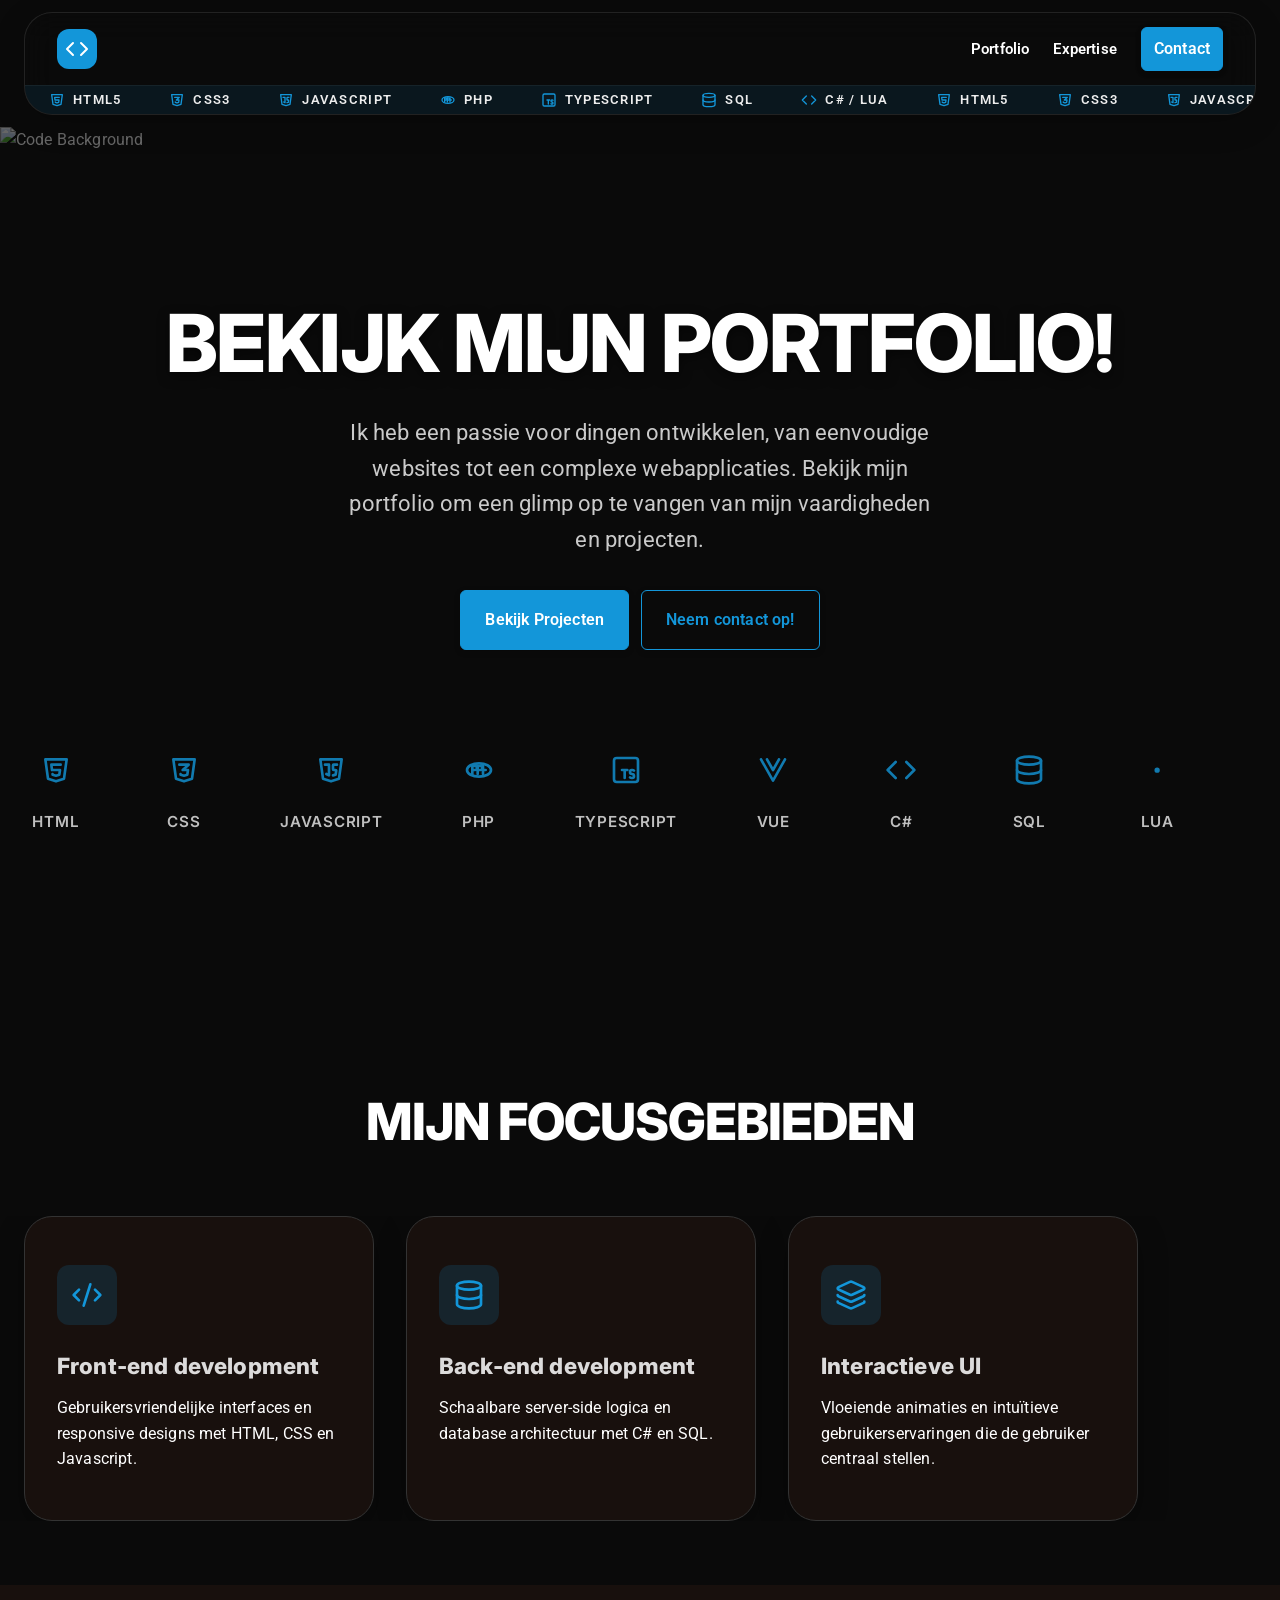
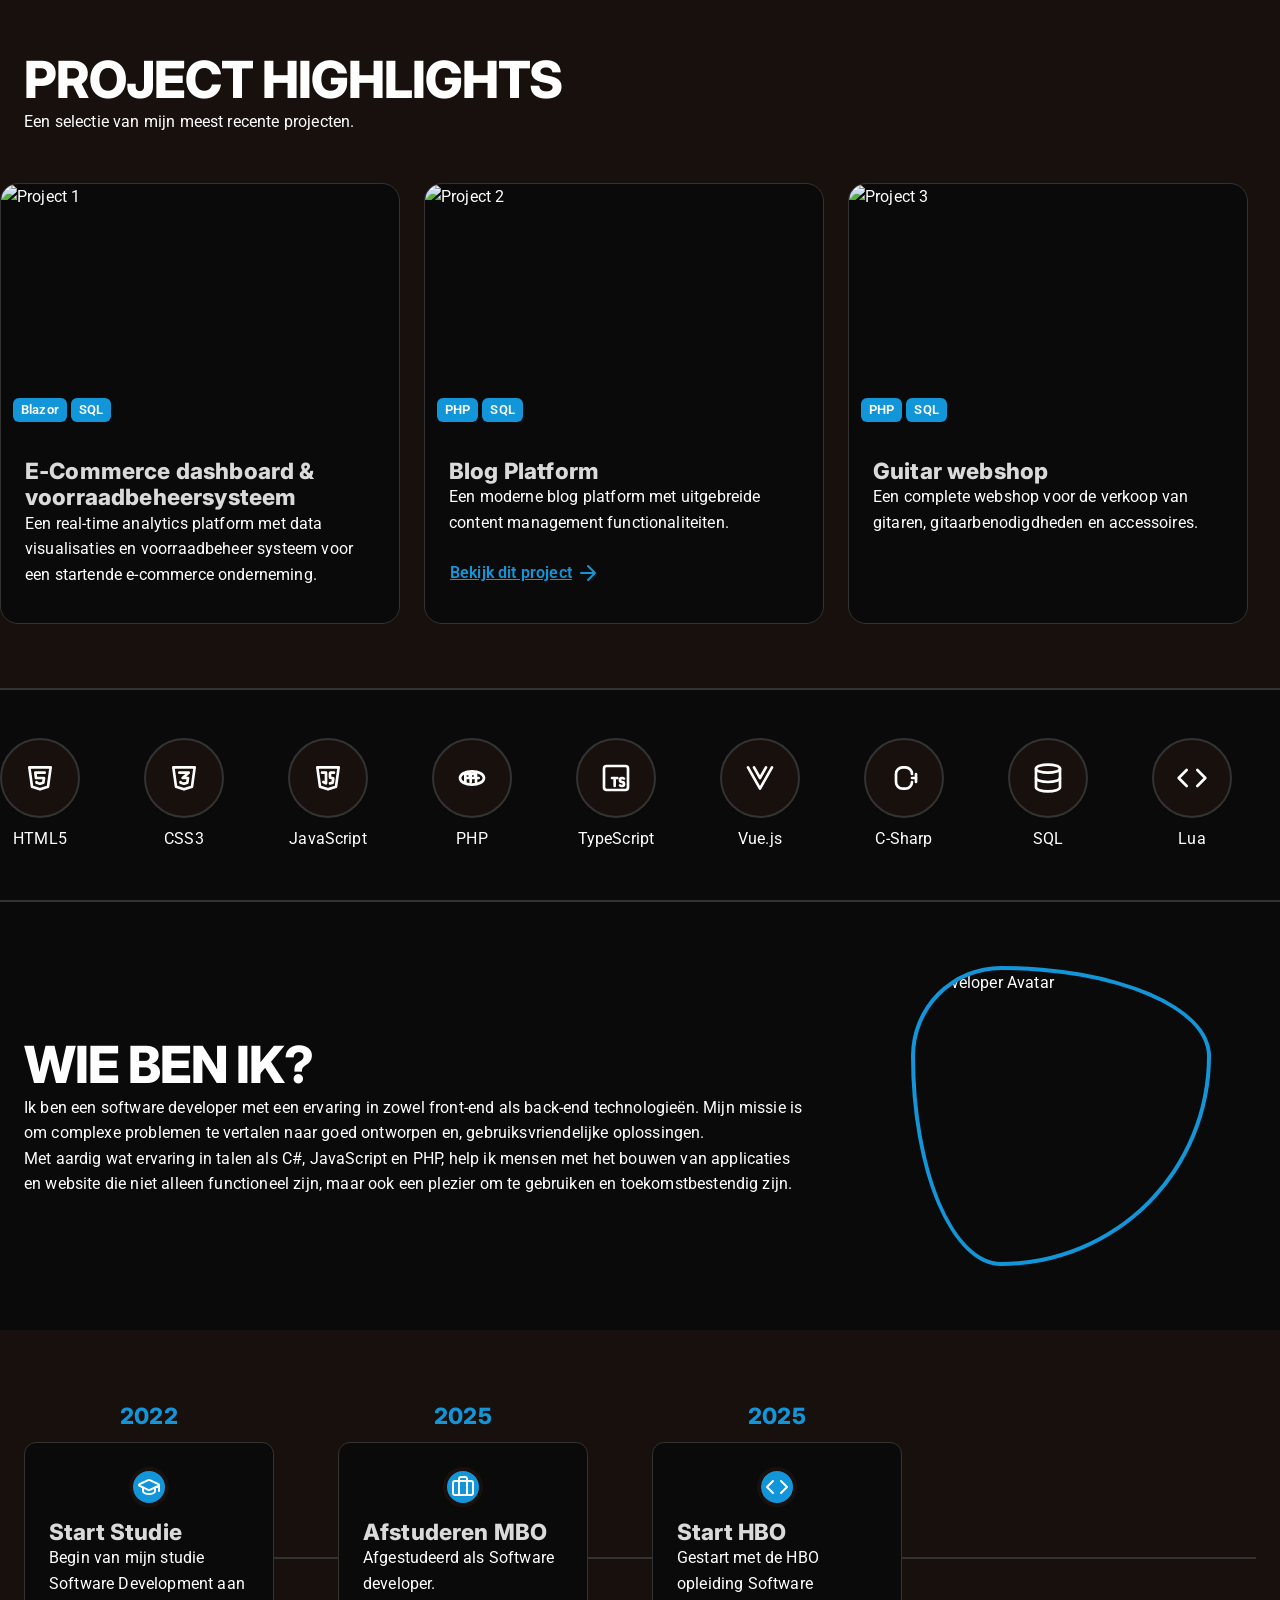
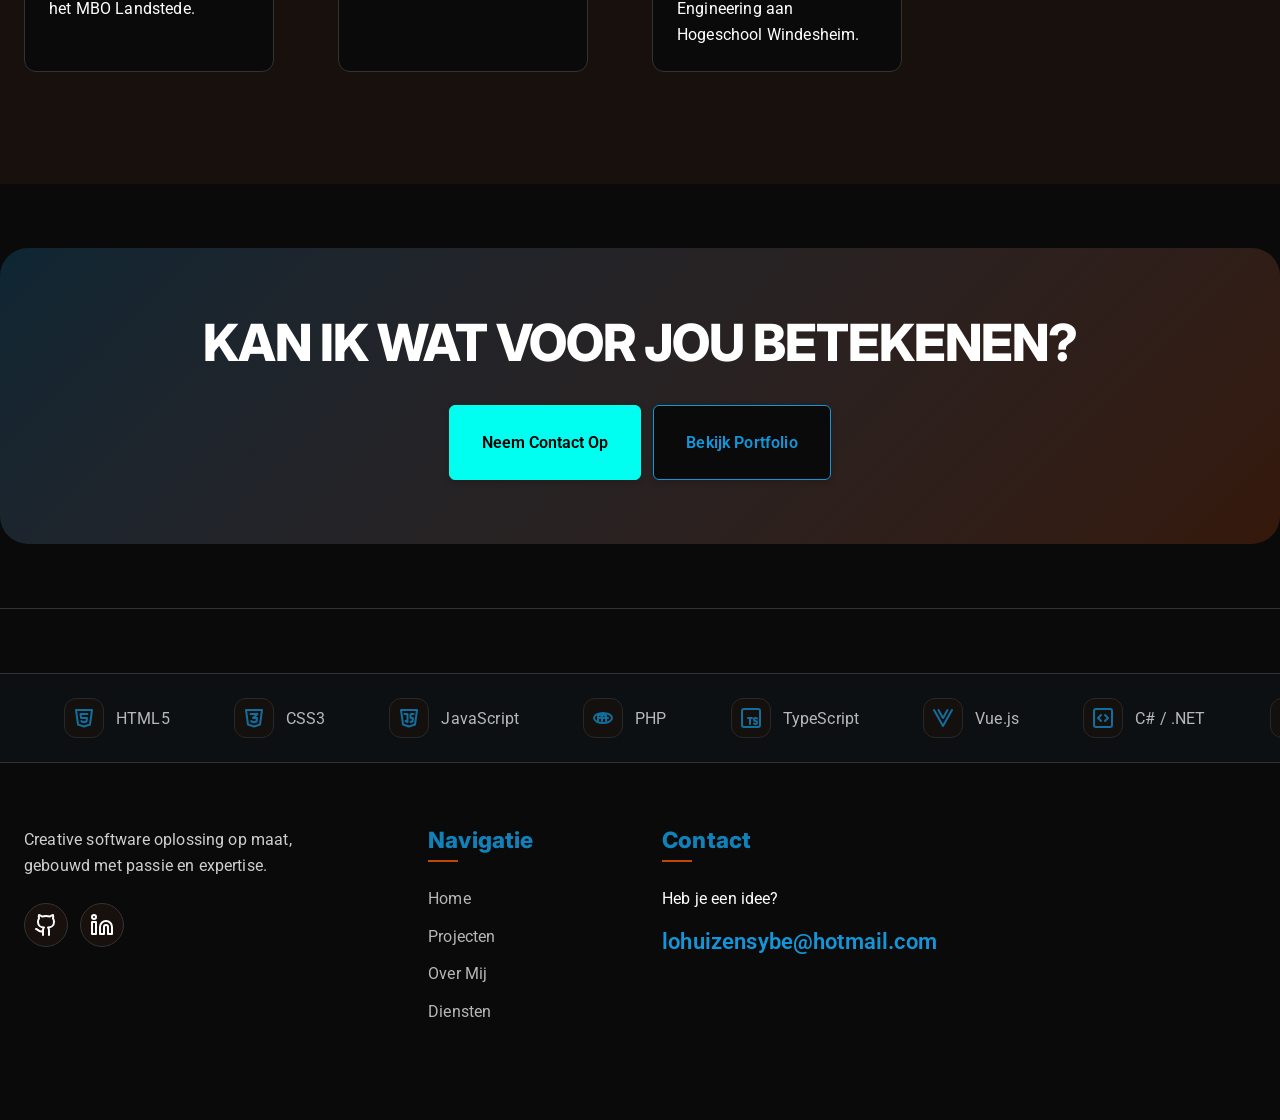
==== commit c38ed154: "ADDED PHP code skill" ====
--- a/index.html
+++ b/index.html
@@ -1,8 +1,8 @@
 <!DOCTYPE html>
 <html lang="en">
   <head>
-    <title>Immaterial Dark Eland</title>
-    <meta property="og:title" content="Immaterial Dark Eland" />
+    <title>Sybe's Portfolio</title>
+    <meta property="og:title" content="Sybe's Portfolio" />
     <meta name="viewport" content="width=device-width, initial-scale=1.0" />
     <meta charset="utf-8" />
     <meta property="twitter:card" content="summary_large_image" />
@@ -102,7 +102,7 @@
                     </div>
                   </a>
                   <div class="navigation-links-desktop">
-                    <a href="index.html#portfolio">
+                    <a href="index.html#projects">
                       <div class="navigation-nav-link">
                         <span>Portfolio</span>
                       </div>
@@ -110,11 +110,6 @@
                     <a href="index.html#expertise">
                       <div class="navigation-nav-link">
                         <span>Expertise</span>
-                      </div>
-                    </a>
-                    <a href="index.html#projecten">
-                      <div class="navigation-nav-link">
-                        <span>Projecten</span>
                       </div>
                     </a>
                     <a href="index.html#contact">
@@ -213,6 +208,31 @@
                         </g>
                       </svg>
                       <span>JAVASCRIPT</span>
+                    </div>
+                    <div class="navigation-ticker-item">
+                      <svg
+                        xmlns="http://www.w3.org/2000/svg"
+                        width="24"
+                        height="24"
+                        viewBox="0 0 24 24"
+                      >
+                        <g
+                          fill="none"
+                          stroke="currentColor"
+                          stroke-linecap="round"
+                          stroke-linejoin="round"
+                          stroke-width="2"
+                        >
+                          <ellipse cx="12" cy="12" rx="9" ry="5"></ellipse>
+                          <path d="M7 9v6"></path>
+                          <path d="M7 9h2a1.5 1.5 0 0 1 0 3H7"></path>
+                          <path d="M11 9v6"></path>
+                          <path d="M11 9h2a1.5 1.5 0 0 1 0 3h-2"></path>
+                          <path d="M15 9v6"></path>
+                          <path d="M15 12h2"></path>
+                        </g>
+                      </svg>
+                      <span>PHP</span>
                     </div>
                     <div class="navigation-ticker-item">
                       <svg
@@ -342,6 +362,31 @@
                         </g>
                       </svg>
                       <span>JAVASCRIPT</span>
+                    </div>
+                    <div aria-hidden="true" class="navigation-ticker-item">
+                      <svg
+                        xmlns="http://www.w3.org/2000/svg"
+                        width="24"
+                        height="24"
+                        viewBox="0 0 24 24"
+                      >
+                        <g
+                          fill="none"
+                          stroke="currentColor"
+                          stroke-linecap="round"
+                          stroke-linejoin="round"
+                          stroke-width="2"
+                        >
+                          <ellipse cx="12" cy="12" rx="9" ry="5"></ellipse>
+                          <path d="M7 9v6"></path>
+                          <path d="M7 9h2a1.5 1.5 0 0 1 0 3H7"></path>
+                          <path d="M11 9v6"></path>
+                          <path d="M11 9h2a1.5 1.5 0 0 1 0 3h-2"></path>
+                          <path d="M15 9v6"></path>
+                          <path d="M15 12h2"></path>
+                        </g>
+                      </svg>
+                      <span>PHP</span>
                     </div>
                     <div aria-hidden="true" class="navigation-ticker-item">
                       <svg
@@ -440,11 +485,6 @@
                       <span>Contacteer Mij</span>
                     </div>
                   </a>
-                </div>
-                <div class="navigation-mobile-footer">
-                  <p class="section-content">
-                    Laten we samen iets geweldigs bouwen.
-                  </p>
                 </div>
               </div>
             </div>
@@ -639,6 +679,33 @@
                         stroke-linejoin="round"
                         stroke-width="2"
                       >
+                        <ellipse cx="12" cy="12" rx="9" ry="5"></ellipse>
+                        <path d="M7 9v6"></path>
+                        <path d="M7 9h2a1.5 1.5 0 0 1 0 3H7"></path>
+                        <path d="M11 9v6"></path>
+                        <path d="M11 9h2a1.5 1.5 0 0 1 0 3h-2"></path>
+                        <path d="M15 9v6"></path>
+                        <path d="M15 12h2"></path>
+                      </g>
+                    </svg>
+                  </div>
+                  <span class="logo-label">PHP</span>
+                </div>
+                <div class="logo-item">
+                  <div class="logo-circle">
+                    <svg
+                      xmlns="http://www.w3.org/2000/svg"
+                      width="24"
+                      height="24"
+                      viewBox="0 0 24 24"
+                    >
+                      <g
+                        fill="none"
+                        stroke="currentColor"
+                        stroke-linecap="round"
+                        stroke-linejoin="round"
+                        stroke-width="2"
+                      >
                         <path
                           d="M15 17.5c.32.32.754.5 1.207.5h.543c.69 0 1.25-.56 1.25-1.25v-.25a1.5 1.5 0 0 0-1.5-1.5a1.5 1.5 0 0 1-1.5-1.5v-.25c0-.69.56-1.25 1.25-1.25h.543c.453 0 .887.18 1.207.5M9 12h4m-2 0v6"
                         ></path>
@@ -808,6 +875,33 @@
                     </svg>
                   </div>
                   <span class="logo-label">JavaScript</span>
+                </div>
+                <div class="logo-item">
+                  <div class="logo-circle">
+                    <svg
+                      xmlns="http://www.w3.org/2000/svg"
+                      width="24"
+                      height="24"
+                      viewBox="0 0 24 24"
+                    >
+                      <g
+                        fill="none"
+                        stroke="currentColor"
+                        stroke-linecap="round"
+                        stroke-linejoin="round"
+                        stroke-width="2"
+                      >
+                        <ellipse cx="12" cy="12" rx="9" ry="5"></ellipse>
+                        <path d="M7 9v6"></path>
+                        <path d="M7 9h2a1.5 1.5 0 0 1 0 3H7"></path>
+                        <path d="M11 9v6"></path>
+                        <path d="M11 9h2a1.5 1.5 0 0 1 0 3h-2"></path>
+                        <path d="M15 9v6"></path>
+                        <path d="M15 12h2"></path>
+                      </g>
+                    </svg>
+                  </div>
+                  <span class="logo-label">PHP</span>
                 </div>
                 <div class="logo-item">
                   <div class="logo-circle">
@@ -949,10 +1043,9 @@
                   ></path>
                 </svg>
               </div>
-              <h3 class="section-subtitle">Front-end Excellence</h3>
+              <h3 class="section-subtitle">Front-end development</h3>
               <p class="section-content">
-                Pixel-perfecte interfaces met moderne frameworks zoals Vue en
-                TypeScript.
+                Gebruikersvriendelijke interfaces en responsive designs met HTML, CSS en Javascript.
               </p>
             </div>
             <div class="feature-parallax-card">
@@ -976,7 +1069,7 @@
                   </g>
                 </svg>
               </div>
-              <h3 class="section-subtitle">Robust Back-end</h3>
+              <h3 class="section-subtitle">Back-end development</h3>
               <p class="section-content">
                 Schaalbare server-side logica en database architectuur met C# en
                 SQL.
@@ -1107,7 +1200,7 @@
                 />
                 <div class="showcase-badge-row">
                   <span class="tech-badge">C#</span>
-                </div>
+                </div>  
               </div>
               <div class="showcase-body">
                 <h3 class="section-subtitle">Simple screenshot software</h3>
@@ -1193,6 +1286,33 @@
                 </div>
                 <span class="tech-label">JavaScript</span>
               </div>
+              <div data-info="Server-side scripting." class="tech-item">
+                <div class="tech-icon-circle">
+                  <svg
+                    xmlns="http://www.w3.org/2000/svg"
+                    width="32"
+                    height="32"
+                    viewBox="0 0 24 24"
+                  >
+                    <g
+                      fill="none"
+                      stroke="currentColor"
+                      stroke-linecap="round"
+                      stroke-linejoin="round"
+                      stroke-width="2"
+                    >
+                      <ellipse cx="12" cy="12" rx="9" ry="5"></ellipse>
+                      <path d="M7 9v6"></path>
+                      <path d="M7 9h2a1.5 1.5 0 0 1 0 3H7"></path>
+                      <path d="M11 9v6"></path>
+                      <path d="M11 9h2a1.5 1.5 0 0 1 0 3h-2"></path>
+                      <path d="M15 9v6"></path>
+                      <path d="M15 12h2"></path>
+                    </g>
+                  </svg>
+                </div>
+                <span class="tech-label">PHP</span>
+              </div>
               <div data-info="Type-safe development." class="tech-item">
                 <div class="tech-icon-circle">
                   <svg
@@ -1381,6 +1501,33 @@
                   </svg>
                 </div>
                 <span class="tech-label">JavaScript</span>
+              </div>
+              <div data-info="Server-side scripting." class="tech-item">
+                <div class="tech-icon-circle">
+                  <svg
+                    xmlns="http://www.w3.org/2000/svg"
+                    width="32"
+                    height="32"
+                    viewBox="0 0 24 24"
+                  >
+                    <g
+                      fill="none"
+                      stroke="currentColor"
+                      stroke-linecap="round"
+                      stroke-linejoin="round"
+                      stroke-width="2"
+                    >
+                      <ellipse cx="12" cy="12" rx="9" ry="5"></ellipse>
+                      <path d="M7 9v6"></path>
+                      <path d="M7 9h2a1.5 1.5 0 0 1 0 3H7"></path>
+                      <path d="M11 9v6"></path>
+                      <path d="M11 9h2a1.5 1.5 0 0 1 0 3h-2"></path>
+                      <path d="M15 9v6"></path>
+                      <path d="M15 12h2"></path>
+                    </g>
+                  </svg>
+                </div>
+                <span class="tech-label">PHP</span>
               </div>
               <div data-info="Type-safe development." class="tech-item">
                 <div class="tech-icon-circle">
@@ -1787,6 +1934,30 @@
                         stroke-linecap="round"
                         stroke-linejoin="round"
                       >
+                        <ellipse cx="12" cy="12" rx="9" ry="5"></ellipse>
+                        <path d="M7 9v6"></path>
+                        <path d="M7 9h2a1.5 1.5 0 0 1 0 3H7"></path>
+                        <path d="M11 9v6"></path>
+                        <path d="M11 9h2a1.5 1.5 0 0 1 0 3h-2"></path>
+                        <path d="M15 9v6"></path>
+                        <path d="M15 12h2"></path>
+                      </svg>
+                    </div>
+                    <span class="section-content">PHP</span>
+                  </div>
+                  <div class="footer-ticker-item">
+                    <div class="footer-icon-box">
+                      <svg
+                        xmlns="http://www.w3.org/2000/svg"
+                        width="24"
+                        height="24"
+                        viewBox="0 0 24 24"
+                        fill="none"
+                        stroke="currentColor"
+                        stroke-width="2"
+                        stroke-linecap="round"
+                        stroke-linejoin="round"
+                      >
                         <path
                           d="M15 17.5c.32.32.754.5 1.207.5h.543c.69 0 1.25-.56 1.25-1.25v-.25a1.5 1.5 0 0 0-1.5-1.5a1.5 1.5 0 0 1-1.5-1.5v-.25c0-.69.56-1.25 1.25-1.25h.543c.453 0 .887.18 1.207.5M9 12h4m-2 0v6"
                         ></path>
@@ -1881,8 +2052,7 @@
                 <div class="footer-grid">
                   <div class="footer-column footer-brand-col">
                     <p class="footer-brand-desc section-content">
-                      Creatieve softwareontwikkeling met een passie voor
-                      interactieve ervaringen en scroll-gestuurde storytelling.
+                      Creative software oplossing op maat, gebouwd met passie en expertise.
                     </p>
                     <div class="footer-social-row">
                       <a href="https://github.com/SybeVL" target="_blank" rel="noopener">
